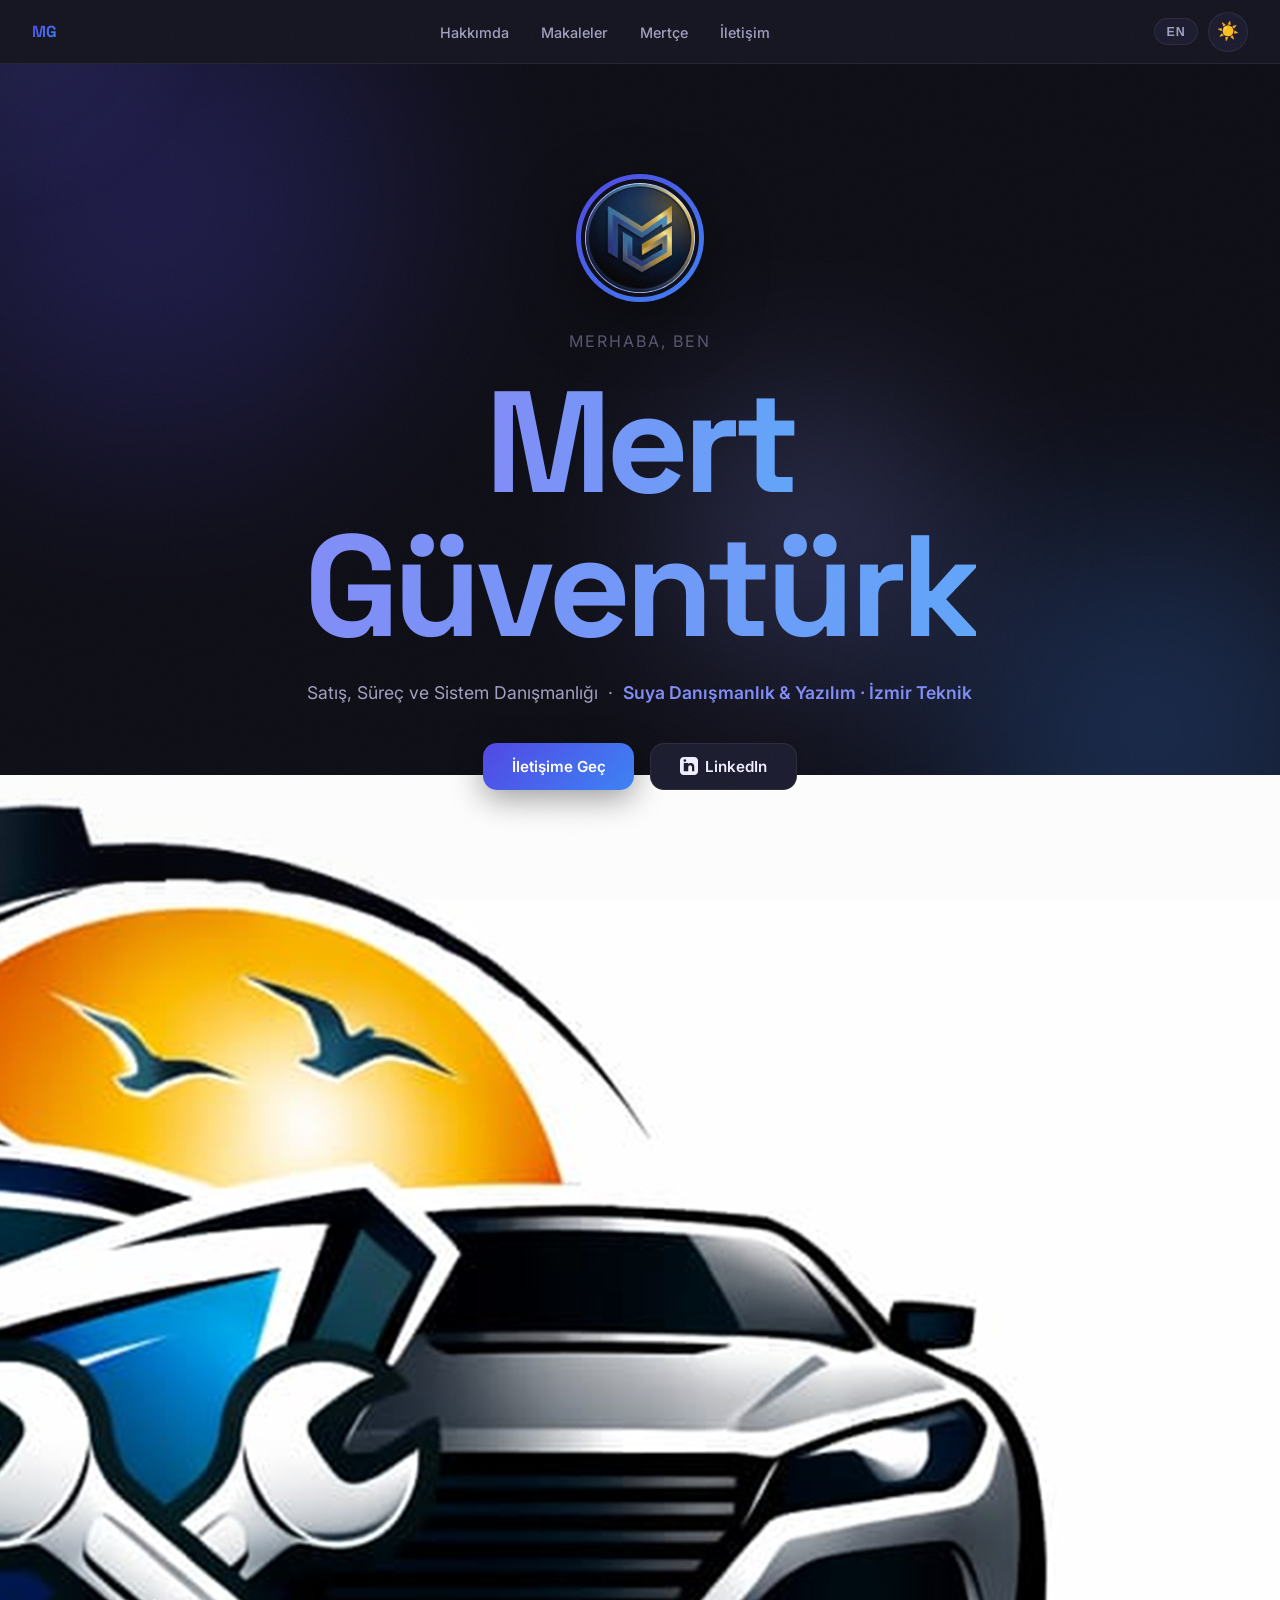
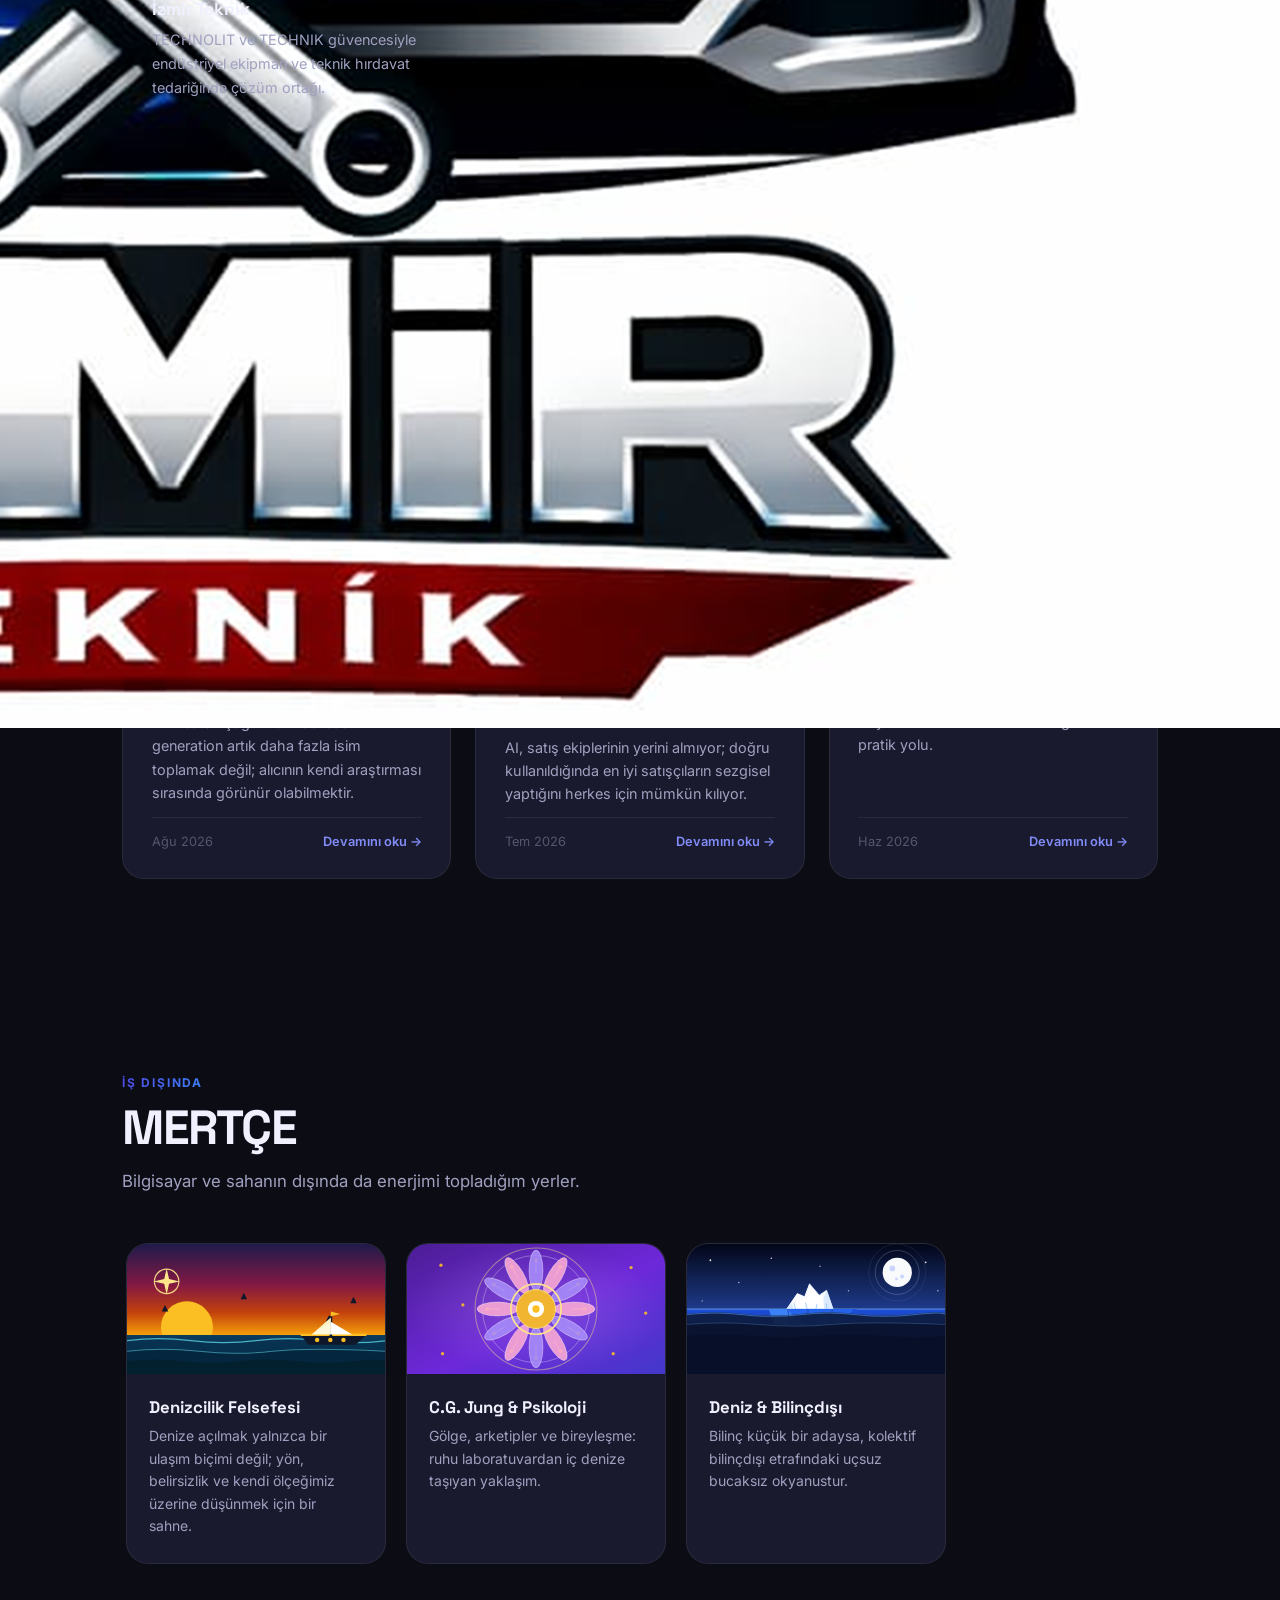
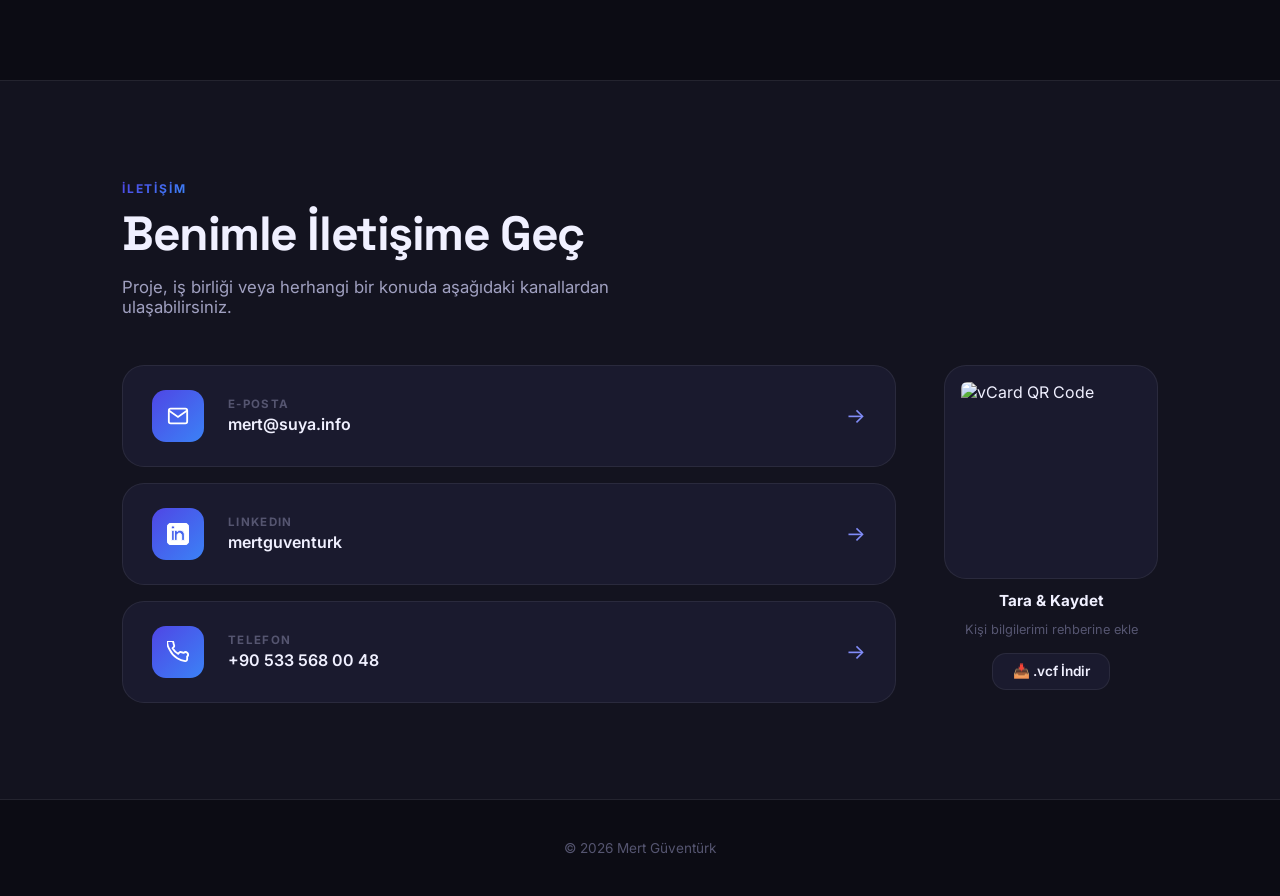
==== index.html @ a012f908 "replace logos: mg_circle + izmirteknik_logo" ====
<!DOCTYPE html>
<html lang="tr" data-theme="dark">
<head>
<meta charset="UTF-8" />
  <meta name="viewport" content="width=device-width, initial-scale=1.0" />
  <meta name="description" content="Mert Güventürk, Satış ve Process Danışmanı | Yazılım & Sistem Entegrasyonu | Bookkeeping & Yönetim | İzmir'de danışmanlık ve teknoloji çözümleri">
  <link rel="canonical" href="https://mertg35.github.io" />
  <meta property="og:title" content="Mert Güventürk - Professionals">
  <meta property="og:description" content="Satış danışmanı & yazılım uzmanı | SUYA Consulting & Software">
  <meta property="og:type" content="website">
  <meta property="og:url" content="https://mertg35.github.io">
  <meta property="og:image" content="https://mertg35.github.io/MG.png">
  <meta property="og:locale" content="tr_TR">
  <meta name="twitter:card" content="summary_large_image">
  <meta name="twitter:title" content="Mert Güventürk">
  <meta name="twitter:description" content="Satış danışmanı & yazılım uzmanı">
  <meta name="twitter:image" content="https://mertg35.github.io/MG.png">
  <link rel="icon" type="image/svg+xml" href="favicon.svg" />
  <link rel="apple-touch-icon" href="hero_section.png" />
  <link rel="preconnect" href="https://fonts.googleapis.com" />
  <link rel="preconnect" href="https://fonts.gstatic.com" crossorigin />

  <script type="application/ld+json">
  {
    "@context": "https://schema.org",
    "@type": "Person",
    "name": "Mert Güventürk",
    "description": "Satış ve Process Danışmanı | Yazılım & Sistem Entegrasyonu | Bookkeeping & Yönetim",
    "url": "https://mertg35.github.io",
    "image": "https://mertg35.github.io/MG.png",
    "sameAs": [
      "https://linkedin.com/in/mertguventurk",
      "https://github.com/mertg35"
    ]
  }
  </script>
  <link rel="preconnect" href="https://fonts.gstatic.com" crossorigin />
  <link href="https://fonts.googleapis.com/css2?family=Inter:wght@300;400;500;600;700;800&family=Space+Grotesk:wght@500;600;700&display=swap" rel="stylesheet" />
  <link rel="stylesheet" href="style.css" />
  <script defer data-domain="mertg35.github.io" src="https://plausible.io/js/plausible.js"></script>
</head>
<body>

  <!-- NAV -->
  <nav class="nav" id="nav">
    <a class="nav__logo" href="#hero">MG</a>
    <ul class="nav__links">
      <li><a href="#about"      data-tr="Hakkımda"    data-en="About">Hakkımda</a></li>
      <li><a href="#blog"       data-tr="Makaleler"   data-en="Articles">Makaleler</a></li>
      <li><a href="#interests"  data-tr="Mertçe" data-en="Mertçe">Mertçe</a></li>
      <li><a href="#contact"    data-tr="İletişim"    data-en="Contact">İletişim</a></li>
    </ul>
    <div class="nav__actions">
      <button class="nav__menu-btn" id="menuToggle" aria-label="Menü" aria-expanded="false">
        <span></span><span></span><span></span>
      </button>
      <button class="lang-btn" id="langToggle" aria-label="Dil değiştir">EN</button>
      <button class="nav__toggle" id="themeToggle" aria-label="Tema değiştir">
        <span id="toggleIcon">☀️</span>
      </button>
    </div>
  </nav>

  <!-- HERO -->
  <section class="hero" id="hero">
    <div class="hero__bg">
      <div class="blob blob--1"></div>
      <div class="blob blob--2"></div>
      <div class="blob blob--3"></div>
    </div>
    <div class="hero__content">
      <div class="hero__portrait">
        <img src="mg_circle.png" alt="Mert Güventürk" width="132" height="132" />
      </div>
      <p class="hero__pre" data-tr="Merhaba, ben" data-en="Hello, I'm">Merhaba, ben</p>
      <h1 class="hero__name">
        <span class="hero__line"><span>Mert</span></span>
        <span class="hero__line"><span>Güventürk</span></span>
      </h1>
      <p class="hero__role">
        <span data-tr="Satış, Süreç ve Sistem Danışmanlığı"
              data-en="Sales, Process &amp; Systems Consulting">Satış, Süreç ve Sistem Danışmanlığı</span>
        &nbsp;·&nbsp;
        <span class="hero__role-accent"
              data-tr="Suya Danışmanlık &amp; Yazılım · İzmir Teknik"
              data-en="SUYA Consulting &amp; Software · İzmir Tech">Suya Danışmanlık &amp; Yazılım - İzmir Teknik</span>
      </p>
      <div class="hero__cta">
        <a class="btn btn--primary" href="#contact"
           data-tr="İletişime Geç" data-en="Get in Touch">İletişime Geç</a>
        <a class="btn btn--ghost"
           href="https://www.linkedin.com/in/mertguventurk" target="_blank" rel="noopener">
          <svg class="btn__icon" viewBox="0 0 24 24" fill="currentColor">
            <path d="M19 0H5C2.24 0 0 2.24 0 5v14c0 2.76 2.24 5 5 5h14c2.76 0 5-2.24 5-5V5c0-2.76-2.24-5-5-5zM8 19H5V8h3v11zm-1.5-12.5a1.75 1.75 0 110-3.5 1.75 1.75 0 010 3.5zM19 19h-3v-5.5c0-1.38-1.12-2.5-2.5-2.5S11 12.12 11 13.5V19H8V8h3v1.5c.88-1.13 2.25-1.5 3.5-1.5 2.76 0 4.5 2.24 4.5 5V19z"/>
          </svg>
          LinkedIn
        </a>
      </div>
    </div>
    <div class="hero__scroll-hint">
      <span data-tr="Kaydır" data-en="Scroll">Kaydır</span>
      <div class="scroll-line"></div>
    </div>
  </section>

  <!-- ABOUT -->
  <section class="section" id="about">
    <div class="container">
      <div class="section__header">
        <span class="section__tag" data-tr="Hakkımda" data-en="About">Hakkımda</span>
        <h2 class="section__title"
            data-tr="Satış, Süreç ve Sistem Danışmanlığı"
            data-en="Sales, Process & Systems Consulting">Satış, Süreç ve Sistem Danışmanlığı</h2>
        <p class="section__sub"
           data-tr="SUYA Danışmanlık & Yazılım kurucu ortağıyım. KOBİ'lerin ve yeni kurulan işletmelerin satış, süreç ve sistem ihtiyaçlarını tek elden çözeriz; sahada danışmanlık yapar, gereken yazılımı kendimiz geliştiririz."
           data-en="I am a co-founder of SUYA Consulting & Software. We solve the sales, process and system needs of SMEs and startups from a single source — consulting in the field and building the software ourselves.">
          SUYA Danışmanlık & Yazılım kurucu ortağıyım. KOBİ'lerin ve yeni kurulan işletmelerin satış, süreç ve sistem ihtiyaçlarını tek elden çözeriz; sahada danışmanlık yapar, gereken yazılımı kendimiz geliştiririz.
        </p>
      </div>
      <div class="expertise-grid">

        <div class="expertise-card">
          <div class="expertise-card__icon expertise-card__icon--sales">
            <svg viewBox="0 0 24 24" fill="none" stroke="currentColor" stroke-width="2">
              <polyline points="23 6 13.5 15.5 8.5 10.5 1 18"/>
              <polyline points="17 6 23 6 23 12"/>
            </svg>
          </div>
          <h3 class="expertise-card__title" data-tr="Satış &amp; Süreç Danışmanlığı" data-en="Sales & Process Consulting">Satış &amp; Süreç Danışmanlığı</h3>
          <p class="expertise-card__text"
             data-tr="Satış ekipleri kurar, süreçleri analiz eder, darboğazları tespit edip AI destekli iyileştirme planları çıkarırız."
             data-en="We build sales teams, analyze processes, identify bottlenecks and create AI-powered improvement plans.">
            Satış ekipleri kurar, süreçleri analiz eder, darboğazları tespit edip AI destekli iyileştirme planları çıkarırız.
          </p>
        </div>

        <div class="expertise-card">
          <div class="expertise-card__icon expertise-card__icon--software">
            <svg viewBox="0 0 24 24" fill="none" stroke="currentColor" stroke-width="2">
              <polyline points="16 18 22 12 16 6"/>
              <polyline points="8 6 2 12 8 18"/>
            </svg>
          </div>
          <h3 class="expertise-card__title" data-tr="Yazılım &amp; Sistem Entegrasyonu" data-en="Software & Systems Integration">Yazılım &amp; Sistem Entegrasyonu</h3>
          <p class="expertise-card__text"
             data-tr="CRM, e-ticaret, muhasebe ve stok sistemlerini birbirine bağlar; eksik kalanlar için özel modüller geliştiririz."
             data-en="We connect CRM, e-commerce, accounting and stock systems, and build custom modules for what's missing.">
            CRM, e-ticaret, muhasebe ve stok sistemlerini birbirine bağlar; eksik kalanlar için özel modüller geliştiririz.
          </p>
        </div>

        <div class="expertise-card">
          <div class="expertise-card__icon expertise-card__icon--stock">
            <svg viewBox="0 0 24 24" fill="none" stroke="currentColor" stroke-width="2">
              <path d="M21 16V8a2 2 0 0 0-1-1.73l-7-4a2 2 0 0 0-2 0l-7 4A2 2 0 0 0 3 8v8a2 2 0 0 0 1 1.73l7 4a2 2 0 0 0 2 0l7-4A2 2 0 0 0 21 16z"/>
              <polyline points="3.27 6.96 12 12.01 20.73 6.96"/>
              <line x1="12" y1="22.08" x2="12" y2="12"/>
            </svg>
          </div>
          <h3 class="expertise-card__title" data-tr="Ön Muhasebe &amp; Stok" data-en="Bookkeeping & Inventory">Ön Muhasebe &amp; Stok</h3>
          <p class="expertise-card__text"
             data-tr="Fatura ve tahsilat süreçlerini düzene koyar, stok seviyelerini belirler, envanteri satışla senkronize ederiz."
             data-en="We streamline invoicing and collections, set stock levels and keep inventory synced with sales.">
            Fatura ve tahsilat süreçlerini düzene koyar, stok seviyelerini belirler, envanteri satışla senkronize ederiz.
          </p>
        </div>

        <div class="expertise-card">
          <div class="expertise-card__icon expertise-card__icon--tech">
            <img src="izmirteknik_logo.png" alt="İzmir Teknik" />
          </div>
          <h3 class="expertise-card__title" data-tr="İzmir Teknik" data-en="İzmir Tech">İzmir Teknik</h3>
          <p class="expertise-card__text"
             data-tr="TECHNOLIT ve TECHNIK güvencesiyle endüstriyel ekipman ve teknik hırdavat tedariğinde çözüm ortağı."
             data-en="Trusted partner for industrial equipment and technical hardware supply with TECHNOLIT and TECHNIK.">
            TECHNOLIT ve TECHNIK güvencesiyle endüstriyel ekipman ve teknik hırdavat tedariğinde çözüm ortağı.
          </p>
        </div>

      </div>
    </div>
  </section>

  <!-- BLOG -->
  <section class="section" id="blog">
    <div class="container">
      <div class="section__header">
        <span class="section__tag" data-tr="Makaleler" data-en="Articles">Makaleler</span>
        <h2 class="section__title" data-tr="Son Yazılar" data-en="Recent Posts">Son Yazılar</h2>
      </div>
      <div class="blog-grid">

        <a class="blog-card" href="blog/b2b-lead-generation.html">
          <div class="blog-card__thumb blog-card__thumb--sales"></div>
          <span class="blog-card__tag" data-tr="Satış" data-en="Sales">Satış</span>
          <h3 class="blog-card__title"
              data-tr="KOBİ'lerde B2B Lead Generation: Satışın Gerçek Sorunu"
              data-en="B2B Lead Generation for SMEs: Sales' Real Problem">
            KOBİ'lerde B2B Lead Generation: Satışın Gerçek Sorunu
          </h3>
          <p class="blog-card__excerpt"
             data-tr="B2B satan çoğu KOBİ'de lead generation artık daha fazla isim toplamak değil; alıcının kendi araştırması sırasında görünür olabilmektir."
             data-en="For most SMEs selling B2B, lead generation is no longer about collecting more names — it's about being visible while the buyer researches on their own.">
            B2B satan çoğu KOBİ'de lead generation artık daha fazla isim toplamak değil; alıcının kendi araştırması sırasında görünür olabilmektir.
          </p>
          <div class="blog-card__footer">
            <time data-tr="Ağu 2026" data-en="Aug 2026">Ağu 2026</time>
            <span class="blog-card__link" data-tr="Devamını oku →" data-en="Read more →">Devamını oku →</span>
          </div>
        </a>

        <a class="blog-card" href="blog/satis-sureclerine-ai.html">
          <div class="blog-card__thumb blog-card__thumb--software"></div>
          <span class="blog-card__tag" data-tr="AI &amp; Yazılım" data-en="AI & Software">AI &amp; Yazılım</span>
          <h3 class="blog-card__title"
              data-tr="Satış Süreçlerine AI Entegrasyonu: Yapay Zeka Çağında Satışı Yeniden Düşünmek"
              data-en="Integrating AI into Sales Processes: Rethinking Sales in the Age of AI">
            Satış Süreçlerine AI Entegrasyonu: Yapay Zeka Çağında Satışı Yeniden Düşünmek
          </h3>
          <p class="blog-card__excerpt"
             data-tr="AI, satış ekiplerinin yerini almıyor; doğru kullanıldığında en iyi satışçıların sezgisel yaptığını herkes için mümkün kılıyor."
             data-en="AI isn't replacing sales teams; used well, it makes what the best salespeople already do intuitively possible for everyone.">
            AI, satış ekiplerinin yerini almıyor; doğru kullanıldığında en iyi satışçıların sezgisel yaptığını herkes için mümkün kılıyor.
          </p>
          <div class="blog-card__footer">
            <time data-tr="Tem 2026" data-en="Jul 2026">Tem 2026</time>
            <span class="blog-card__link" data-tr="Devamını oku →" data-en="Read more →">Devamını oku →</span>
          </div>
        </a>

        <a class="blog-card" href="blog/stok-takip-7-adim.html">
          <div class="blog-card__thumb blog-card__thumb--stock"></div>
          <span class="blog-card__tag" data-tr="Sistem" data-en="Systems">Sistem</span>
          <h3 class="blog-card__title"
              data-tr="Stok Takip Sistemi Kurmanın 7 Adımı: Basit Ama Hatasız"
              data-en="7 Steps to Set Up an Inventory System: Simple But Flawless">
            Stok Takip Sistemi Kurmanın 7 Adımı: Basit Ama Hatasız
          </h3>
          <p class="blog-card__excerpt"
             data-tr="Karmaşık ERP sistemlerine gerek duymadan stok kontrolünü sağlamanın pratik yolu."
             data-en="A practical way to control inventory without relying on complex ERP systems.">
            Karmaşık ERP sistemlerine gerek duymadan stok kontrolünü sağlamanın pratik yolu.
          </p>
          <div class="blog-card__footer">
            <time data-tr="Haz 2026" data-en="Jun 2026">Haz 2026</time>
            <span class="blog-card__link" data-tr="Devamını oku →" data-en="Read more →">Devamını oku →</span>
          </div>
        </a>

      </div>
    </div>
  </section>

  <!-- INTERESTS -->
  <section class="section" id="interests">
    <div class="container">
      <div class="section__header">
        <span class="section__tag" data-tr="İş Dışında" data-en="Outside Work">İş Dışında</span>
        <h2 class="section__title"
            data-tr="MERTÇE"
            data-en="MERTÇE">MERTÇE</h2>
        <p class="section__sub"
           data-tr="Bilgisayar ve sahanın dışında da enerjimi topladığım yerler."
           data-en="Where I recharge beyond the computer and the field.">
          Bilgisayar ve sahanın dışında da enerjimi topladığım yerler.
        </p>
      </div>
      <div class="interests-strip">

        <div class="interest-card">
          <div class="interest-card__thumb interest-card__thumb--sea"></div>
          <div class="interest-card__body">
            <h3 class="interest-card__title" data-tr="Denizcilik Felsefesi" data-en="Philosophy of Seafaring">Denizcilik Felsefesi</h3>
            <p class="interest-card__text"
               data-tr="Denize açılmak yalnızca bir ulaşım biçimi değil; yön, belirsizlik ve kendi ölçeğimiz üzerine düşünmek için bir sahne."
               data-en="Going to sea isn't just a way of getting around — it's a stage for reflecting on direction, uncertainty and our own scale.">
              Denize açılmak yalnızca bir ulaşım biçimi değil; yön, belirsizlik ve kendi ölçeğimiz üzerine düşünmek için bir sahne.
            </p>
          </div>
        </div>

        <div class="interest-card">
          <div class="interest-card__thumb interest-card__thumb--jung"></div>
          <div class="interest-card__body">
            <h3 class="interest-card__title" data-tr="C.G. Jung &amp; Psikoloji" data-en="C.G. Jung & Psychology">C.G. Jung &amp; Psikoloji</h3>
            <p class="interest-card__text"
               data-tr="Gölge, arketipler ve bireyleşme: ruhu laboratuvardan iç denize taşıyan yaklaşım."
               data-en="Shadow, archetypes and individuation: the approach that carried the psyche from the lab into the inner sea.">
              Gölge, arketipler ve bireyleşme: ruhu laboratuvardan iç denize taşıyan yaklaşım.
            </p>
          </div>
        </div>

        <div class="interest-card">
          <div class="interest-card__thumb interest-card__thumb--depth"></div>
          <div class="interest-card__body">
            <h3 class="interest-card__title" data-tr="Deniz &amp; Bilinçdışı" data-en="The Sea & the Unconscious">Deniz &amp; Bilinçdışı</h3>
            <p class="interest-card__text"
               data-tr="Bilinç küçük bir adaysa, kolektif bilinçdışı etrafındaki uçsuz bucaksız okyanustur."
               data-en="If consciousness is a small island, the collective unconscious is the boundless ocean around it.">
              Bilinç küçük bir adaysa, kolektif bilinçdışı etrafındaki uçsuz bucaksız okyanustur.
            </p>
          </div>
        </div>

      </div>
    </div>
  </section>

  <!-- CONTACT -->
  <section class="section section--contact" id="contact">
    <div class="container">
      <div class="section__header">
        <span class="section__tag" data-tr="İletişim" data-en="Contact">İletişim</span>
        <h2 class="section__title"
            data-tr="Benimle İletişime Geç"
            data-en="Get in Touch">Benimle İletişime Geç</h2>
        <p class="section__sub"
           data-tr="Proje, iş birliği veya herhangi bir konuda aşağıdaki kanallardan ulaşabilirsiniz."
           data-en="You can reach me through any of the channels below for projects, collaborations, or questions.">
          Proje, iş birliği veya herhangi bir konuda aşağıdaki kanallardan ulaşabilirsiniz.
        </p>
      </div>
      <div class="contact-layout">

        <!-- Contact cards -->
        <div class="contact-grid">

          <a class="contact-card" href="mailto:mert@suya.info">
            <div class="contact-card__icon">
              <svg viewBox="0 0 24 24" fill="none" stroke="currentColor" stroke-width="2">
                <path d="M4 4h16c1.1 0 2 .9 2 2v12c0 1.1-.9 2-2 2H4c-1.1 0-2-.9-2-2V6c0-1.1.9-2 2-2z"/>
                <polyline points="22,6 12,13 2,6"/>
              </svg>
            </div>
            <div class="contact-card__body">
              <span class="contact-card__label" data-tr="E-posta" data-en="Email">E-posta</span>
              <span class="contact-card__value">mert@suya.info</span>
            </div>
            <div class="contact-card__arrow">→</div>
          </a>

          <a class="contact-card" href="https://www.linkedin.com/in/mertguventurk" target="_blank" rel="noopener">
            <div class="contact-card__icon">
              <svg viewBox="0 0 24 24" fill="currentColor">
                <path d="M19 0H5C2.24 0 0 2.24 0 5v14c0 2.76 2.24 5 5 5h14c2.76 0 5-2.24 5-5V5c0-2.76-2.24-5-5-5zM8 19H5V8h3v11zm-1.5-12.5a1.75 1.75 0 110-3.5 1.75 1.75 0 010 3.5zM19 19h-3v-5.5c0-1.38-1.12-2.5-2.5-2.5S11 12.12 11 13.5V19H8V8h3v1.5c.88-1.13 2.25-1.5 3.5-1.5 2.76 0 4.5 2.24 4.5 5V19z"/>
              </svg>
            </div>
            <div class="contact-card__body">
              <span class="contact-card__label">LInkedIn</span>
              <span class="contact-card__value">mertguventurk</span>
            </div>
            <div class="contact-card__arrow">→</div>
          </a>

          <a class="contact-card" href="tel:+905335680048">
            <div class="contact-card__icon">
              <svg viewBox="0 0 24 24" fill="none" stroke="currentColor" stroke-width="2">
                <path d="M22 16.92v3a2 2 0 01-2.18 2 19.79 19.79 0 01-8.63-3.07A19.5 19.5 0 013.07 9.81a19.79 19.79 0 01-3.07-8.67A2 2 0 012 .01h3a2 2 0 012 1.72c.127.96.361 1.903.7 2.81a2 2 0 01-.45 2.11L6.09 7.91a16 16 0 006 6l1.27-1.27a2 2 0 012.11-.45c.907.339 1.85.573 2.81.7A2 2 0 0122 16.92z"/>
              </svg>
            </div>
            <div class="contact-card__body">
              <span class="contact-card__label" data-tr="Telefon" data-en="Phone">Telefon</span>
              <span class="contact-card__value">+90 533 568 00 48</span>
            </div>
            <div class="contact-card__arrow">→</div>
          </a>

        </div>

        <!-- QR Code panel -->
        <div class="qr-panel">
          <div class="qr-box">
            <div id="qr-canvas"></div>
          </div>
          <p class="qr-label" data-tr="Tara &amp; Kaydet" data-en="Scan &amp; Save">Tara &amp; Kaydet</p>
          <p class="qr-sub"
             data-tr="Kişi bilgilerimi rehberine ekle"
             data-en="Add my contact to your phone">Kişi bilgilerimi rehberine ekle</p>
          <a class="btn btn--ghost qr-download" id="vcf-download" href="#"
             data-tr="📥 .vcf İndir" data-en="📥 Download .vcf"
             download="Mert_Guvenkturk.vcf">📥 .vcf İndir</a>
        </div>

      </div>
    </div>
  </section>

  <!-- FOOTER -->
  <footer class="footer">
    <p>© 2026 Mert Güventürk</p>
  </footer>

  <div class="scroll-progress" id="scrollProgress" aria-hidden="true"></div>
  <button class="back-to-top" id="backToTop" aria-label="Yukarı dön">↑</button>
  <div class="cursor-glow" id="cursorGlow" aria-hidden="true"></div>
  <div class="noise" aria-hidden="true"></div>

  <script src="qrcode.min.js"></script>
  <script src="script.js"></script>
</body>
</html>
---- style.css ----
/* ===========================
   Design Tokens
   =========================== */
:root {
  --bg:         #f8f9fc;
  --bg-surface: #ffffff;
  --bg-card:    #f0f2f8;
  --text-primary:   #0f0f14;
  --text-secondary: #4a4a6a;
  --text-muted:     #8b8ba7;
  --border:     rgba(0,0,0,0.08);

  --indigo:     #4f46e5;
  --indigo-light: #818cf8;
  --blue:       #3b82f6;
  --blue-light: #60a5fa;

  --gradient: linear-gradient(135deg, var(--indigo), var(--blue));
  --gradient-text: linear-gradient(90deg, var(--indigo-light), var(--blue-light));

  --radius-sm: 8px;
  --radius:    14px;
  --radius-lg: 22px;

  --shadow-sm: 0 2px 8px rgba(79,70,229,.06);
  --shadow:    0 8px 32px rgba(79,70,229,.12);
  --shadow-lg: 0 20px 60px rgba(79,70,229,.18);

  --transition: 0.25s cubic-bezier(.4,0,.2,1);
  --font: 'Inter', -apple-system, sans-serif;
  --font-head: 'Space Grotesk', 'Inter', sans-serif;
}

[data-theme="dark"] {
  --bg:         #0c0c14;
  --bg-surface: #13131f;
  --bg-card:    #1a1a2e;
  --text-primary:   #f0f0ff;
  --text-secondary: #a0a0c0;
  --text-muted:     #555570;
  --border:     rgba(255,255,255,0.07);
  --shadow-sm: 0 2px 8px rgba(0,0,0,.3);
  --shadow:    0 8px 32px rgba(0,0,0,.4);
  --shadow-lg: 0 20px 60px rgba(0,0,0,.5);
}

/* ===========================
   RESET & Base
   =========================== */
*, *::before, *::after { box-sizing: border-box; margin: 0; padding: 0; }
html { scroll-behavior: smooth; }
body {
  font-family: var(--font);
  background: var(--bg);
  color: var(--text-primary);
  transition: background var(--transition), color var(--transition);
  -webkit-font-smoothing: antialiased;
  overflow-x: hidden;
}
a { text-decoration: none; color: inherit; }
ul { list-style: none; }

h1, h2, h3, h4, .nav__logo {
  font-family: var(--font-head);
}

/* ===========================
   NAV
   =========================== */
.nav {
  position: fixed; top: 0; left: 0; right: 0;
  z-index: 100;
  display: flex;
  align-items: center;
  justify-content: space-between;
  padding: 0 2rem;
  height: 64px;
  background: var(--bg-surface);
  border-bottom: 1px solid var(--border);
  backdrop-filter: blur(16px);
  -webkit-backdrop-filter: blur(16px);
  transition: background var(--transition), border-color var(--transition);
}
.nav__logo {
  font-size: 1rem;
  font-weight: 800;
  letter-spacing: -.02em;
  background: var(--gradient);
  -webkit-background-clip: text;
  -webkit-text-fill-color: transparent;
}
.nav__links {
  display: flex;
  gap: 2rem;
}
.nav__links a {
  font-size: .9rem;
  font-weight: 500;
  color: var(--text-secondary);
  transition: color var(--transition);
}
.nav__links a:hover { color: var(--text-primary); }
.nav__links a.active {
  color: var(--indigo-light);
  position: relative;
}
.nav__links a.active::after {
  content: '';
  position: absolute;
  left: 0; right: 0;
  bottom: -6px;
  height: 2px;
  border-radius: 2px;
  background: var(--gradient);
}
.nav__toggle {
  display: flex;
  align-items: center;
  justify-content: center;
  width: 40px; height: 40px;
  background: var(--bg-card);
  border: 1px solid var(--border);
  border-radius: 50%;
  cursor: pointer;
  font-size: 1.1rem;
  transition: transform var(--transition), background var(--transition);
}
.nav__toggle:hover { transform: rotate(20deg); }
.nav__actions {
  display: flex;
  align-items: center;
  gap: .6rem;
}
.lang-btn {
  padding: .35rem .75rem;
  font-size: .78rem;
  font-weight: 700;
  letter-spacing: .06em;
  background: var(--bg-card);
  border: 1px solid var(--border);
  border-radius: 20px;
  cursor: pointer;
  color: var(--text-secondary);
  transition: border-color var(--transition), color var(--transition);
}
.lang-btn:hover {
  border-color: var(--indigo-light);
  color: var(--text-primary);
}

/* Hamburger menu button (mobile) */
.nav__menu-btn {
  display: none;
  flex-direction: column;
  align-items: center;
  justify-content: center;
  gap: 5px;
  width: 40px; height: 40px;
  background: var(--bg-card);
  border: 1px solid var(--border);
  border-radius: 50%;
  cursor: pointer;
  transition: background var(--transition), border-color var(--transition);
}
.nav__menu-btn span {
  display: block;
  width: 18px;
  height: 2px;
  background: var(--text-primary);
  border-radius: 2px;
  transition: transform var(--transition), opacity var(--transition);
}
.nav__menu-btn:hover { border-color: var(--indigo-light); }
.nav__menu-btn.open span:nth-child(1) { transform: translateY(7px) rotate(45deg); }
.nav__menu-btn.open span:nth-child(2) { opacity: 0; }
.nav__menu-btn.open span:nth-child(3) { transform: translateY(-7px) rotate(-45deg); }

/* ===========================
   HERO
   =========================== */
.hero {
  position: relative;
  min-height: 100vh;
  display: flex;
  align-items: center;
  justify-content: center;
  overflow: hidden;
  padding-top: 64px;
}

/* Animated gradient blobs */
.hero__bg {
  position: absolute;
  inset: 0;
  pointer-events: none;
}
.blob {
  position: absolute;
  border-radius: 50%;
  filter: blur(80px);
  opacity: .3;
  animation: float 12s ease-in-out infinite;
}
.blob--1 {
  width: 600px; height: 600px;
  background: radial-gradient(circle, #4f46e5, transparent);
  top: -100px; left: -150px;
  animation-delay: 0s;
}
.blob--2 {
  width: 500px; height: 500px;
  background: radial-gradient(circle, #3b82f6, transparent);
  bottom: -80px; right: -120px;
  animation-delay: -4s;
}
.blob--3 {
  width: 350px; height: 350px;
  background: radial-gradient(circle, #818cf8, transparent);
  top: 40%; left: 50%;
  animation-delay: -8s;
}
@keyframes float {
  0%,100% { transform: translate(0,0) scale(1); }
  33%      { transform: translate(30px,-40px) scale(1.05); }
  66%      { transform: translate(-20px,20px) scale(.97); }
}

.hero__content {
  position: relative;
  z-index: 1;
  text-align: center;
  padding: 0 1.5rem;
}

/* Portrait with gradient ring */
.hero__portrait {
  width: 128px;
  height: 128px;
  margin: 0 auto 1.8rem;
  padding: 5px;
  border-radius: 50%;
  background: var(--gradient);
  box-shadow: var(--shadow-lg);
  opacity: 0;
  animation: fadeUp .7s ease .05s forwards;
}
.hero__portrait img {
  width: 100%;
  height: 100%;
  display: block;
  border-radius: 50%;
  object-fit: cover;
  border: 4px solid var(--bg);
}

/* Headline reveal */
.hero__line {
  display: block;
  overflow: hidden;
  padding-bottom: .06em;
  margin-bottom: -.06em;
}
.hero__line > span {
  display: inline-block;
  transform: translateY(112%);
  animation: rise .85s cubic-bezier(.22,1,.36,1) forwards;
}
.hero__line:nth-child(2) > span { animation-delay: .12s; }
.hero__pre { opacity: 0; animation: fadeUp .7s ease .25s forwards; }
.hero__role { opacity: 0; animation: fadeUp .7s ease .35s forwards; }
.hero__cta  { opacity: 0; animation: fadeUp .7s ease .45s forwards; }

@keyframes rise {
  from { transform: translateY(112%); }
  to   { transform: translateY(0); }
}
@keyframes fadeUp {
  from { opacity: 0; transform: translateY(24px); }
  to   { opacity: 1; transform: none; }
}

.hero__pre {
  font-size: 1rem;
  font-weight: 400;
  letter-spacing: .12em;
  text-transform: uppercase;
  color: var(--text-muted);
  margin-bottom: 1.2rem;
}
.hero__name {
  font-size: clamp(4rem, 12vw, 9rem);
  font-weight: 800;
  line-height: 1;
  letter-spacing: -.04em;
  margin-bottom: 1.5rem;
}
.hero__line > span {
  background: var(--gradient-text);
  -webkit-background-clip: text;
  background-clip: text;
  -webkit-text-fill-color: transparent;
}
.hero__role {
  font-size: 1.1rem;
  color: var(--text-secondary);
  margin-bottom: 2.5rem;
}
.hero__role-accent {
  color: var(--indigo-light);
  font-weight: 600;
}
.hero__cta {
  display: flex;
  gap: 1rem;
  justify-content: center;
  flex-wrap: wrap;
}

/* Scroll hint */
.hero__scroll-hint {
  position: absolute;
  bottom: 2rem;
  left: 50%;
  transform: translateX(-50%);
  display: flex;
  flex-direction: column;
  align-items: center;
  gap: .5rem;
  color: var(--text-muted);
  font-size: .75rem;
  letter-spacing: .1em;
  text-transform: uppercase;
  animation: pulse 2s ease-in-out infinite;
}
.scroll-line {
  width: 1px;
  height: 40px;
  background: linear-gradient(to bottom, var(--indigo-light), transparent);
}
@keyframes pulse {
  0%,100% { opacity: .5; transform: translateX(-50%) translateY(0); }
  50%      { opacity: 1;  transform: translateX(-50%) translateY(6px); }
}

/* ===========================
   BUTTONS
   =========================== */
.btn {
  display: inline-flex;
  align-items: center;
  gap: .45rem;
  padding: .8rem 1.8rem;
  border-radius: var(--radius);
  font-size: .95rem;
  font-weight: 600;
  cursor: pointer;
  transition: transform var(--transition), box-shadow var(--transition), opacity var(--transition);
}
.btn:hover { transform: translateY(-2px); }
.btn--primary {
  background: var(--gradient);
  color: #fff;
  box-shadow: var(--shadow);
}
.btn--primary:hover { box-shadow: var(--shadow-lg); }
.btn--ghost {
  background: var(--bg-card);
  color: var(--text-primary);
  border: 1px solid var(--border);
}
.btn--ghost:hover { border-color: var(--indigo-light); }
.btn__icon {
  width: 18px; height: 18px;
}

/* ===========================
   SECTIONS
   =========================== */
.section {
  padding: 6rem 0;
}
.container {
  width: 100%;
  max-width: 1100px;
  margin: 0 auto;
  padding: 0 2rem;
}
.section__header {
  margin-bottom: 3rem;
}
.section__tag {
  display: inline-block;
  font-size: .75rem;
  font-weight: 700;
  letter-spacing: .15em;
  text-transform: uppercase;
  background: var(--gradient);
  -webkit-background-clip: text;
  -webkit-text-fill-color: transparent;
  margin-bottom: .75rem;
}
.section__title {
  font-size: clamp(2rem, 4vw, 3rem);
  font-weight: 800;
  letter-spacing: -.03em;
  line-height: 1.1;
}
.section__sub {
  margin-top: 1rem;
  font-size: 1.05rem;
  color: var(--text-secondary);
  max-width: 560px;
}

/* ===========================
   BLOG
   =========================== */
.blog-grid {
  display: grid;
  grid-template-columns: repeat(auto-fill, minmax(300px, 1fr));
  gap: 1.5rem;
}
.blog-card {
  display: flex;
  flex-direction: column;
  gap: .75rem;
  background: var(--bg-card);
  border: 1px solid var(--border);
  border-radius: var(--radius-lg);
  padding: 1.8rem;
  color: var(--text-primary);
  overflow: hidden;
  transition: transform var(--transition), box-shadow var(--transition), border-color var(--transition);
}
.blog-card:hover {
  transform: translateY(-5px);
  box-shadow: var(--shadow);
  border-color: var(--indigo-light);
}
.blog-card__tag {
  font-size: .7rem;
  font-weight: 700;
  letter-spacing: .12em;
  text-transform: uppercase;
  color: var(--indigo-light);
}
.blog-card__title {
  font-size: 1.1rem;
  font-weight: 700;
  line-height: 1.4;
}
.blog-card__excerpt {
  font-size: .9rem;
  color: var(--text-secondary);
  line-height: 1.6;
  flex: 1;
}
.blog-card__footer {
  display: flex;
  align-items: center;
  justify-content: space-between;
  padding-top: 1rem;
  border-top: 1px solid var(--border);
  font-size: .8rem;
  color: var(--text-muted);
}
.blog-card__link {
  color: var(--indigo-light);
  font-weight: 600;
  transition: letter-spacing var(--transition);
}
.blog-card__link:hover { letter-spacing: .03em; }

/* Thumbnail header */
.blog-card__thumb {
  height: 130px;
  margin: -1.8rem -1.8rem 0;
  display: flex;
  align-items: center;
  justify-content: center;
  overflow: hidden;
  background-size: cover;
  background-position: center;
  transition: background-size .5s ease;
}
.blog-card:hover .blog-card__thumb { background-size: 112%; }
.blog-card__thumb--sales    { background-color: #f59e0b; background-image: url('img/blog-b2b.svg?v=3'); }
.blog-card__thumb--software { background-color: #06b6d4; background-image: url('img/blog-ai.svg?v=3'); }
.blog-card__thumb--stock    { background-color: #10b981; background-image: url('img/blog-stock.svg?v=3'); }

/* ===========================
   EXPERTISE
   =========================== */
.expertise-grid {
  display: grid;
  grid-template-columns: repeat(auto-fill, minmax(260px, 1fr));
  gap: 1.5rem;
  perspective: 1200px;
}
.expertise-card {
  background: var(--bg-card);
  border: 1px solid var(--border);
  border-radius: var(--radius-lg);
  padding: 2rem 1.8rem;
  transition: transform var(--transition), box-shadow var(--transition), border-color var(--transition);
}
.expertise-card:hover {
  transform: translateY(-5px);
  box-shadow: var(--shadow);
  border-color: var(--indigo-light);
}
.expertise-card__icon {
  width: 56px; height: 56px;
  border-radius: var(--radius);
  display: flex;
  align-items: center;
  justify-content: center;
  margin-bottom: 1.2rem;
}
.expertise-card__icon svg {
  width: 26px; height: 26px;
  color: #fff;
  stroke: #fff;
}
.expertise-card__icon--sales    { background: linear-gradient(135deg, #f59e0b, #ef4444); }
.expertise-card__icon--software { background: linear-gradient(135deg, #06b6d4, #3b82f6); }
.expertise-card__icon--stock    { background: linear-gradient(135deg, #10b981, #0ea5e9); }
.expertise-card__icon--tech     { background: linear-gradient(135deg, #8b5cf6, #4f46e5); }
.expertise-card__title {
  font-size: 1.1rem;
  font-weight: 700;
  margin-bottom: .5rem;
}
.expertise-card__text {
  font-size: .9rem;
  color: var(--text-secondary);
  line-height: 1.65;
}

/* ===========================
   INTERESTS
   =========================== */
.interests-strip {
  display: flex;
  gap: 1.25rem;
  overflow-x: auto;
  padding: .25rem .25rem 1.25rem;
  scroll-snap-type: x mandatory;
  -webkit-overflow-scrolling: touch;
}
.interests-strip::-webkit-scrollbar { height: 6px; }
.interests-strip::-webkit-scrollbar-thumb {
  background: var(--border);
  border-radius: 3px;
}
.interests-strip::-webkit-scrollbar-thumb:hover { background: var(--indigo-light); }
.interest-card {
  flex: 0 0 260px;
  scroll-snap-align: start;
  background: var(--bg-card);
  border: 1px solid var(--border);
  border-radius: var(--radius-lg);
  overflow: hidden;
  transition: transform var(--transition), box-shadow var(--transition), border-color var(--transition);
}
.interest-card:hover {
  transform: translateY(-5px);
  box-shadow: var(--shadow);
  border-color: var(--indigo-light);
}
.interest-card__thumb {
  height: 130px;
  background-size: cover;
  background-position: center;
  transition: background-size .5s ease;
}
.interest-card:hover .interest-card__thumb { background-size: 112%; }
.interest-card__thumb--sea   { background-image: url('img/mertce-sea.svg?v=3'); }
.interest-card__thumb--jung  { background-image: url('img/mertce-jung.svg?v=3'); }
.interest-card__thumb--depth { background-image: url('img/mertce-depth.svg?v=3'); }
.interest-card__body {
  padding: 1.4rem 1.4rem 1.6rem;
}
.interest-card__title {
  font-size: 1.05rem;
  font-weight: 700;
  margin-bottom: .45rem;
}
.interest-card__text {
  font-size: .875rem;
  color: var(--text-secondary);
  line-height: 1.6;
}

/* ===========================
   CONTACT
   =========================== */
.section--contact {
  background: var(--bg-surface);
  border-top: 1px solid var(--border);
  border-bottom: 1px solid var(--border);
}

/* Side-by-side layout: cards left, QR right */
.contact-layout {
  display: flex;
  gap: 3rem;
  align-items: flex-start;
  flex-wrap: wrap;
}
.contact-grid {
  display: flex;
  flex-direction: column;
  gap: 1rem;
  flex: 1 1 380px;
}
.contact-card {
  display: flex;
  align-items: center;
  gap: 1.5rem;
  background: var(--bg-card);
  border: 1px solid var(--border);
  border-radius: var(--radius-lg);
  padding: 1.5rem 1.8rem;
  transition: transform var(--transition), box-shadow var(--transition), border-color var(--transition);
}
.contact-card:hover {
  transform: translateX(6px);
  box-shadow: var(--shadow);
  border-color: var(--indigo-light);
}
.contact-card__icon {
  width: 52px; height: 52px;
  border-radius: var(--radius);
  background: var(--gradient);
  display: flex;
  align-items: center;
  justify-content: center;
  flex-shrink: 0;
}
.contact-card__icon svg {
  width: 22px; height: 22px;
  color: #fff;
  stroke: #fff;
}
.contact-card__body {
  flex: 1;
  display: flex;
  flex-direction: column;
  gap: .2rem;
}
.contact-card__label {
  font-size: .72rem;
  font-weight: 700;
  letter-spacing: .12em;
  text-transform: uppercase;
  color: var(--text-muted);
}
.contact-card__value {
  font-size: 1rem;
  font-weight: 600;
  color: var(--text-primary);
}
.contact-card__arrow {
  font-size: 1.3rem;
  color: var(--indigo-light);
  transition: transform var(--transition);
}
.contact-card:hover .contact-card__arrow {
  transform: translateX(4px);
}

/* QR Panel */
.qr-panel {
  display: flex;
  flex-direction: column;
  align-items: center;
  gap: .75rem;
  flex: 0 0 auto;
}
.qr-box {
  padding: 1rem;
  background: var(--bg-card);
  border: 1px solid var(--border);
  border-radius: var(--radius-lg);
  display: flex;
  align-items: center;
  justify-content: center;
  transition: border-color var(--transition), box-shadow var(--transition);
}
.qr-box:hover {
  border-color: var(--indigo-light);
  box-shadow: var(--shadow);
}
.qr-box img, .qr-box canvas {
  display: block;
  border-radius: 6px;
}
.qr-label {
  font-size: .95rem;
  font-weight: 700;
  color: var(--text-primary);
}
.qr-sub {
  font-size: .8rem;
  color: var(--text-muted);
  text-align: center;
}
.qr-download {
  margin-top: .25rem;
  font-size: .85rem;
  padding: .6rem 1.2rem;
}

/* ===========================
   FOOTER
   =========================== */
.footer {
  padding: 2.5rem;
  text-align: center;
  font-size: .85rem;
  color: var(--text-muted);
}

/* ===========================
   FADE-IN ANIMATION
   =========================== */
.fade-in {
  opacity: 0;
  transform: translateY(28px);
  transition: opacity .65s ease, transform .65s ease;
}
.fade-in.visible {
  opacity: 1;
  transform: none;
}

/* ===========================
   SCROLL PROGRESS
   =========================== */
.scroll-progress {
  position: fixed;
  top: 0; left: 0;
  height: 3px;
  width: 0;
  background: var(--gradient);
  z-index: 200;
}

/* ===========================
   BACK TO TOP
   =========================== */
.back-to-top {
  position: fixed;
  right: 1.4rem;
  bottom: 1.4rem;
  width: 46px; height: 46px;
  border-radius: 50%;
  border: 1px solid var(--border);
  background: var(--bg-surface);
  color: var(--text-primary);
  font-size: 1.1rem;
  cursor: pointer;
  opacity: 0;
  pointer-events: none;
  transform: translateY(12px);
  transition: opacity var(--transition), transform var(--transition),
              box-shadow var(--transition), border-color var(--transition);
  z-index: 150;
  box-shadow: var(--shadow-sm);
}
.back-to-top.visible {
  opacity: 1;
  pointer-events: auto;
  transform: none;
}
.back-to-top:hover {
  border-color: var(--indigo-light);
  box-shadow: var(--shadow);
}

/* ===========================
   CURSOR GLOW
   =========================== */
.cursor-glow {
  position: fixed;
  top: 0; left: 0;
  width: 480px; height: 480px;
  border-radius: 50%;
  pointer-events: none;
  background: radial-gradient(circle, rgba(99,102,241,.14), transparent 65%);
  transform: translate(-50%, -50%);
  z-index: 0;
}
@media (pointer: coarse) {
  .cursor-glow { display: none; }
}

/* ===========================
   NOISE OVERLAY
   =========================== */
.noise {
  position: fixed;
  inset: 0;
  pointer-events: none;
  z-index: 250;
  opacity: .05;
  background-image: url("data:image/svg+xml,%3Csvg xmlns='http://www.w3.org/2000/svg' width='120' height='120'%3E%3Cfilter id='n'%3E%3CfeTurbulence type='fractalNoise' baseFrequency='0.85' numOctaves='2' stitchTiles='stitch'/%3E%3C/filter%3E%3Crect width='100%25' height='100%25' filter='url(%23n)'/%3E%3C/svg%3E");
}

/* ===========================
   TILT (expertise cards)
   =========================== */
.tilt {
  transform-style: preserve-3d;
  will-change: transform;
}

/* ===========================
   RESPONSIVE
   =========================== */
@media (max-width: 768px) {
  .nav__menu-btn { display: flex; }
  .nav__links {
    position: fixed;
    top: 64px;
    left: 0;
    right: 0;
    flex-direction: column;
    align-items: flex-start;
    gap: 0;
    background: var(--bg-surface);
    border-bottom: 1px solid var(--border);
    padding: 0 2rem;
    display: none;
  }
  .nav__links.open { display: flex; }
  .nav__links a {
    display: block;
    width: 100%;
    padding: 1rem 0;
    border-bottom: 1px solid var(--border);
  }
}

@media (max-width: 600px) {
  .hero__name { letter-spacing: -.03em; }
  .contact-grid { max-width: 100%; }
  .contact-card { padding: 1.2rem; }
  .contact-card__icon { width: 44px; height: 44px; }
  .blog-card__thumb { height: 110px; }
}
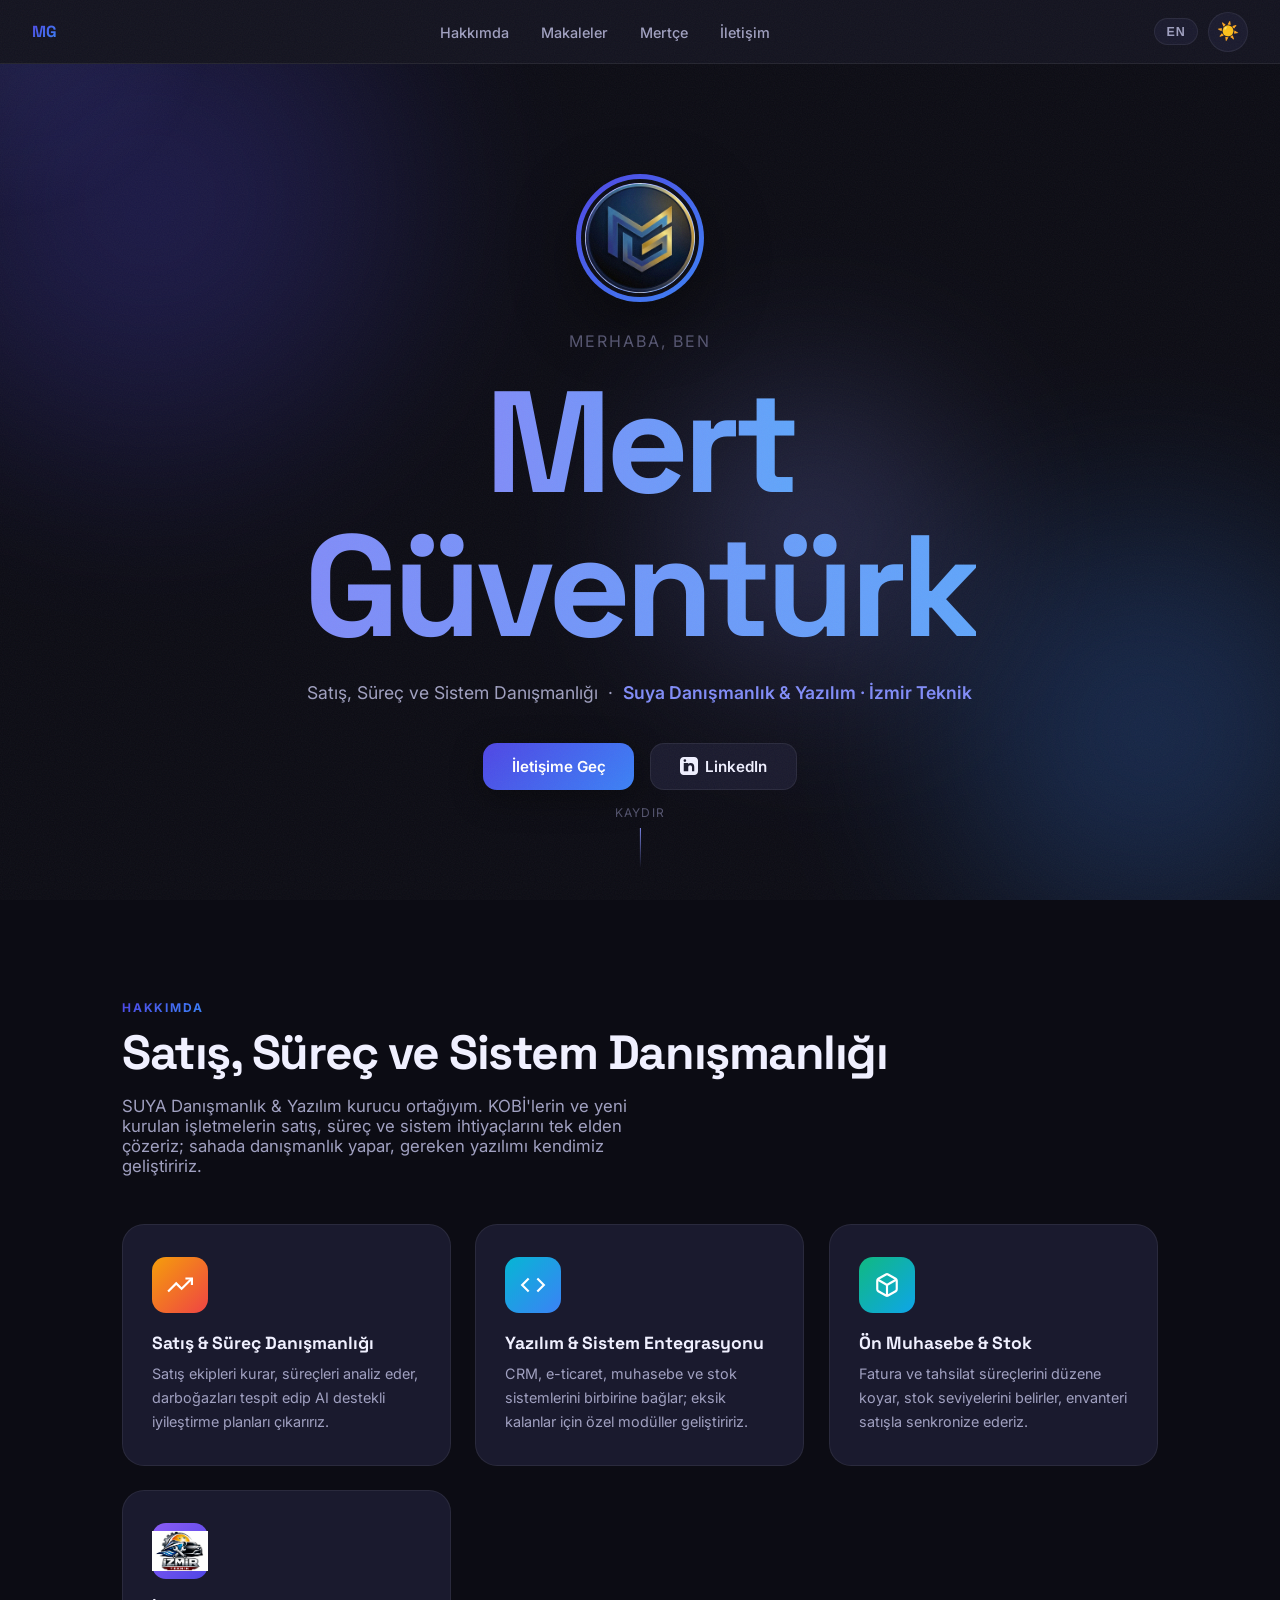
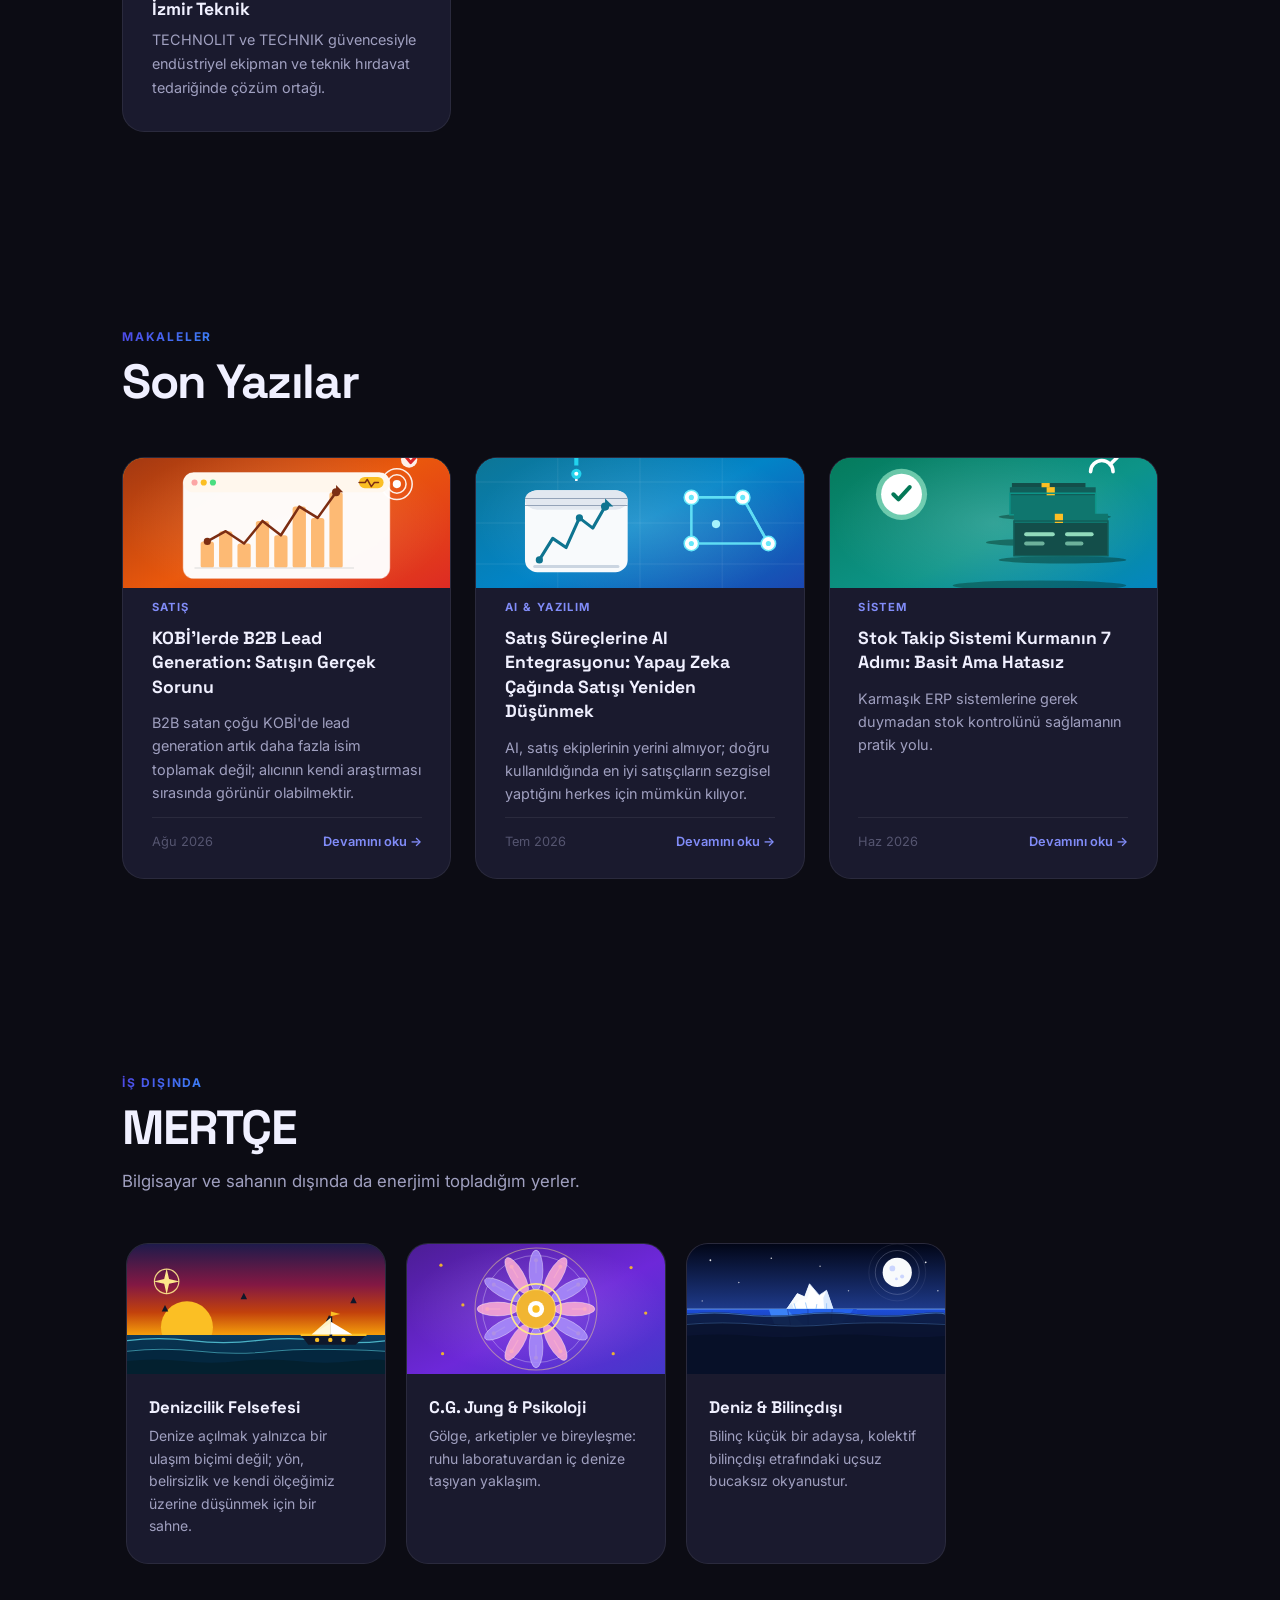
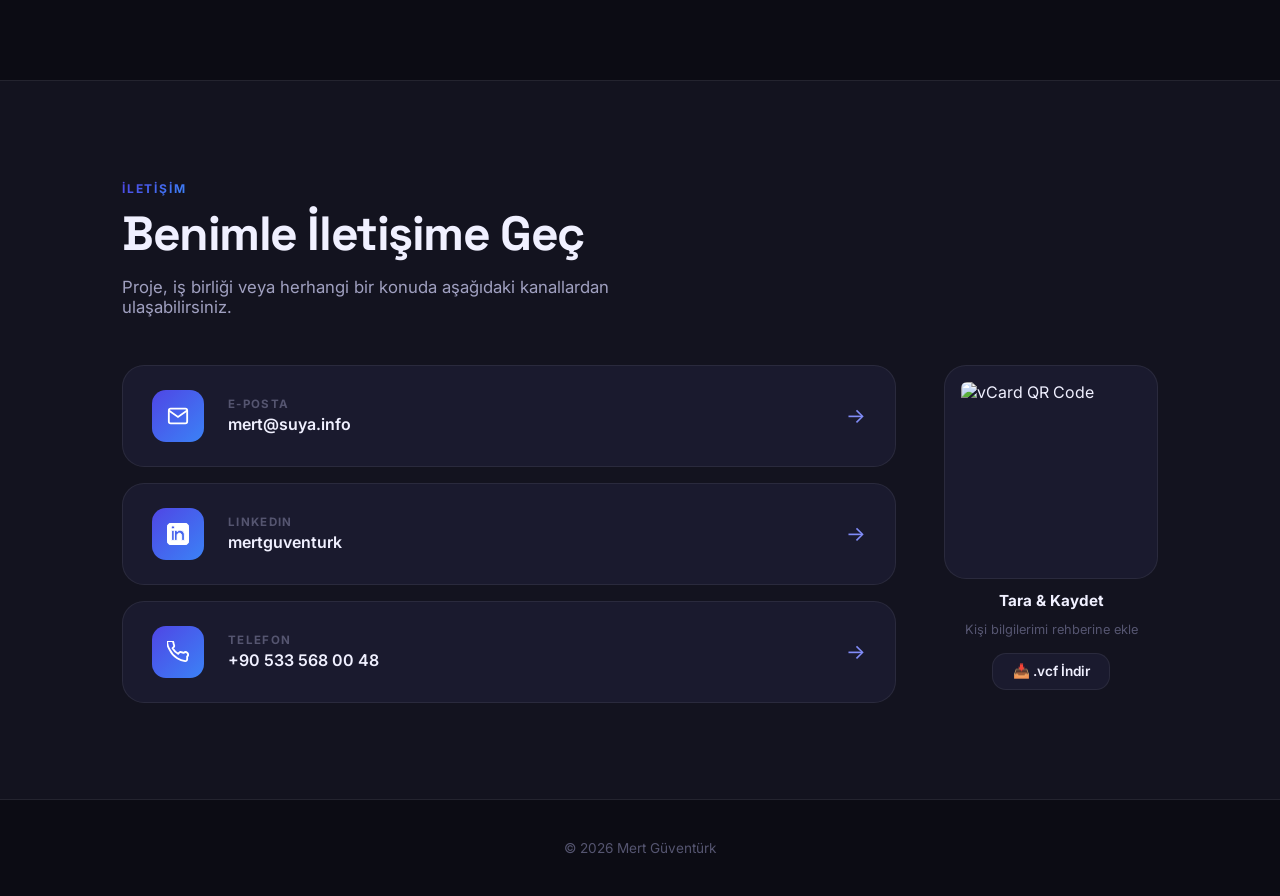
==== commit 29c87ca2: "fix izmir teknik logo sizing, object-fit contain" ====
--- a/index.html
+++ b/index.html
@@ -167,7 +167,7 @@
 
         <div class="expertise-card">
           <div class="expertise-card__icon expertise-card__icon--tech">
-            <img src="izmirteknik_logo.png" alt="İzmir Teknik" />
+            <img src="izmirteknik_logo.png" alt="İzmir Teknik" style="width:100%;height:100%;object-fit:contain;display:block;" />
           </div>
           <h3 class="expertise-card__title" data-tr="İzmir Teknik" data-en="İzmir Tech">İzmir Teknik</h3>
           <p class="expertise-card__text"
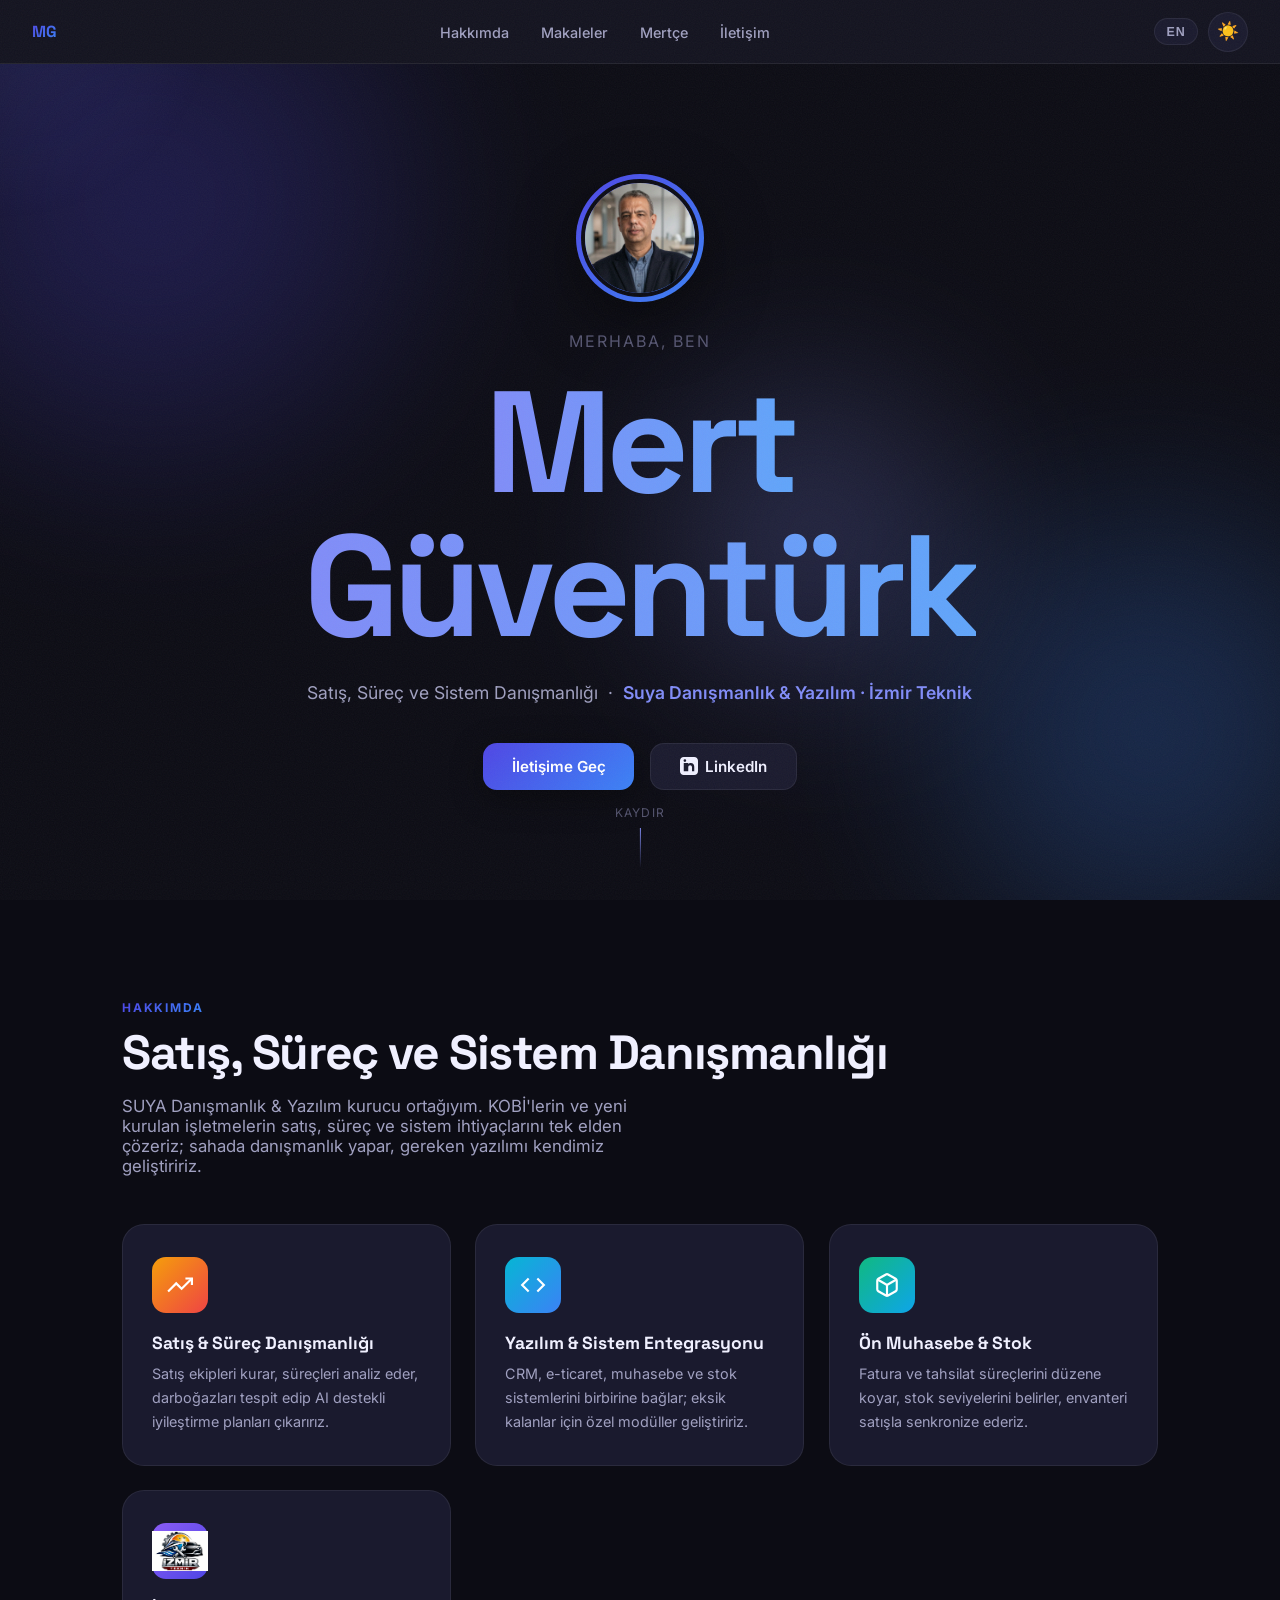
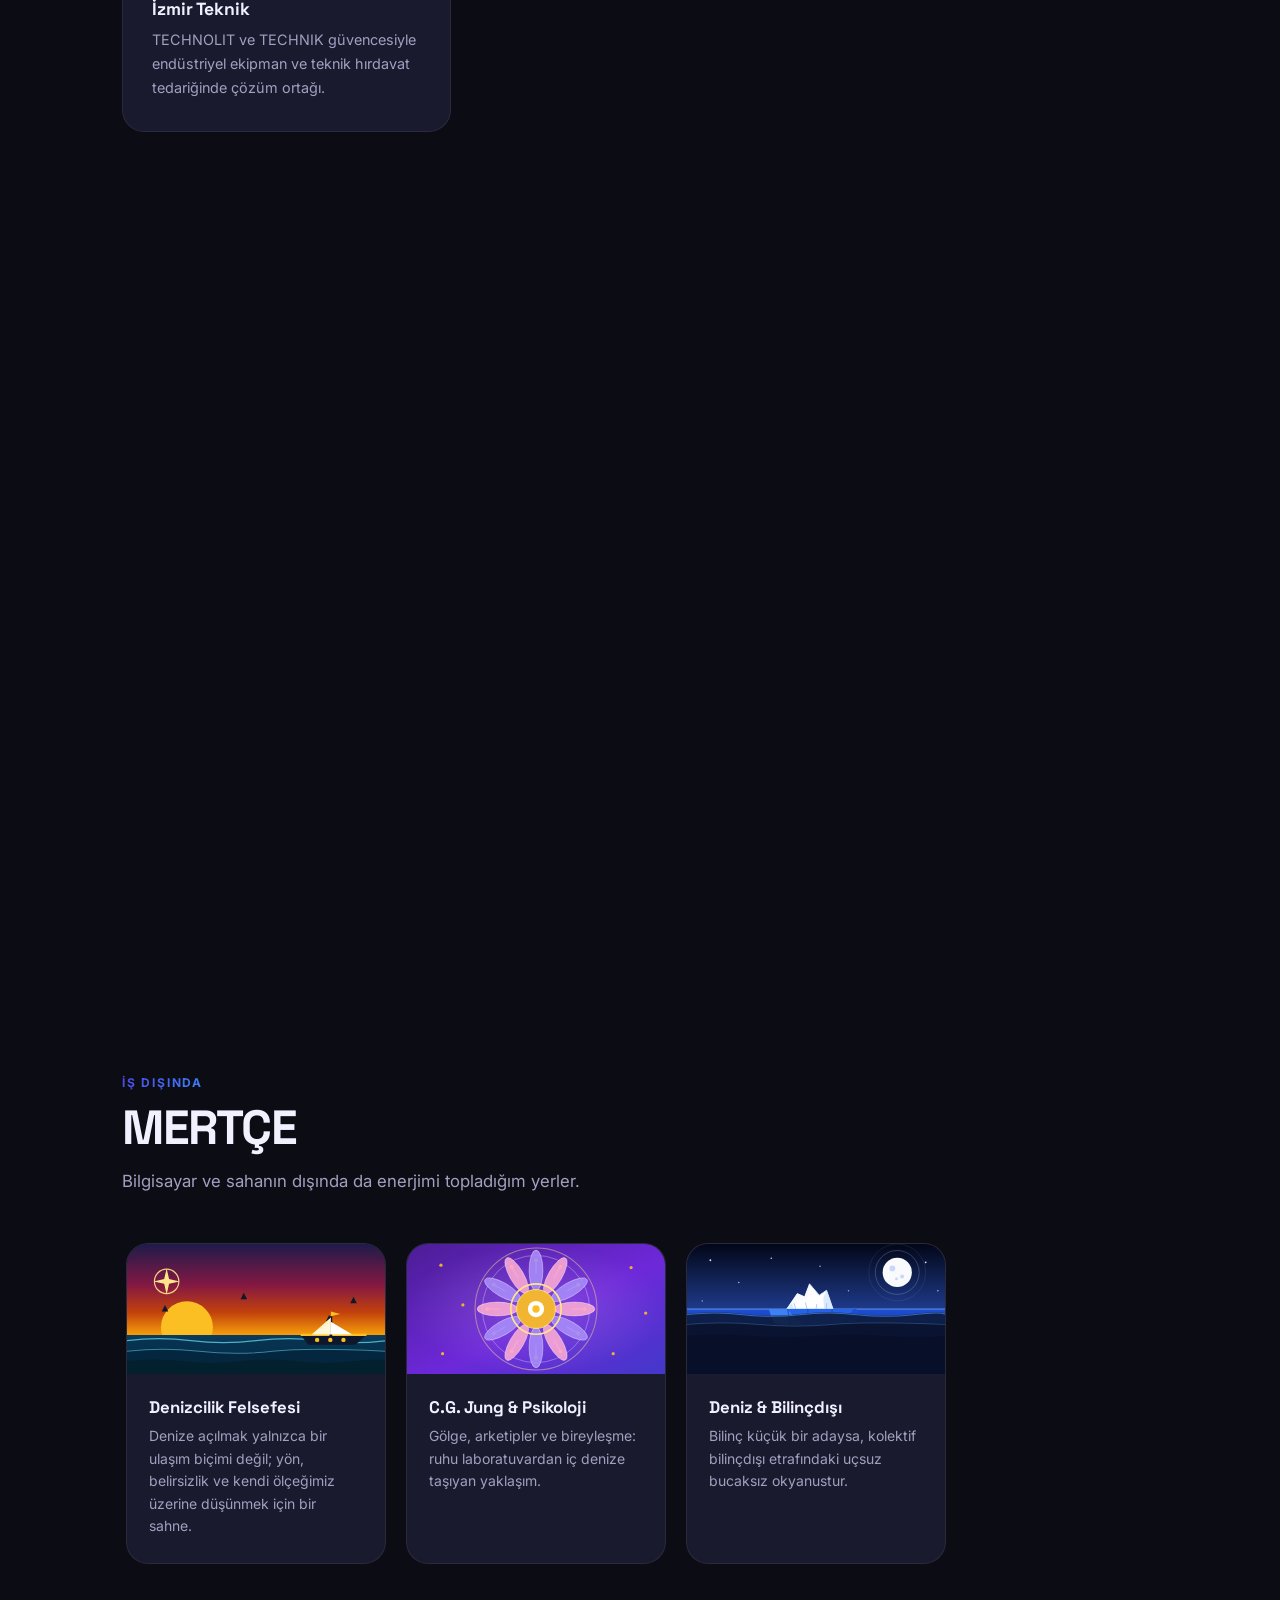
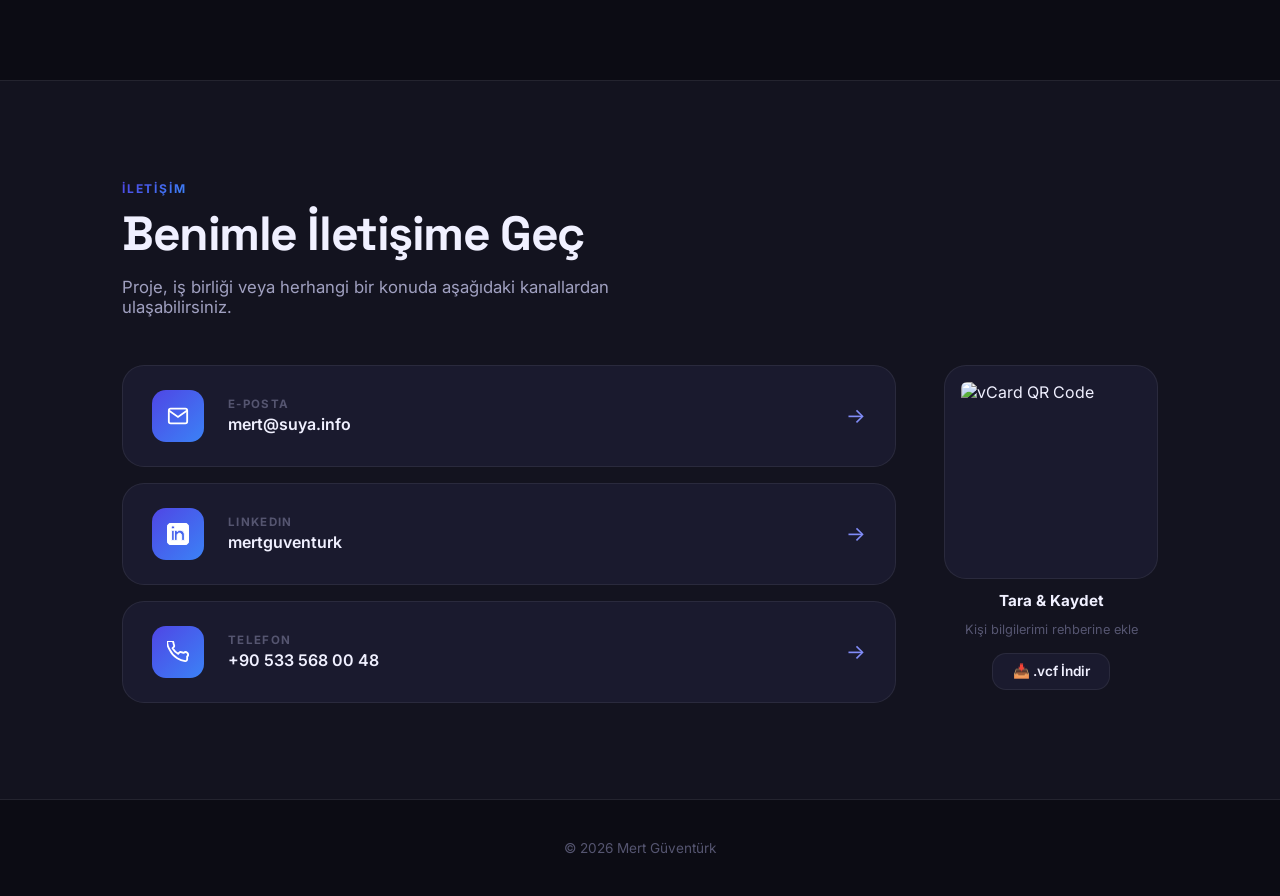
==== commit c8df7dc1: "revert hero portrait to MG.png" ====
--- a/index.html
+++ b/index.html
@@ -70,7 +70,7 @@
     </div>
     <div class="hero__content">
       <div class="hero__portrait">
-        <img src="mg_circle.png" alt="Mert Güventürk" width="132" height="132" />
+        <img src="MG.png" alt="Mert Güventürk" width="132" height="132" />
       </div>
       <p class="hero__pre" data-tr="Merhaba, ben" data-en="Hello, I'm">Merhaba, ben</p>
       <h1 class="hero__name">
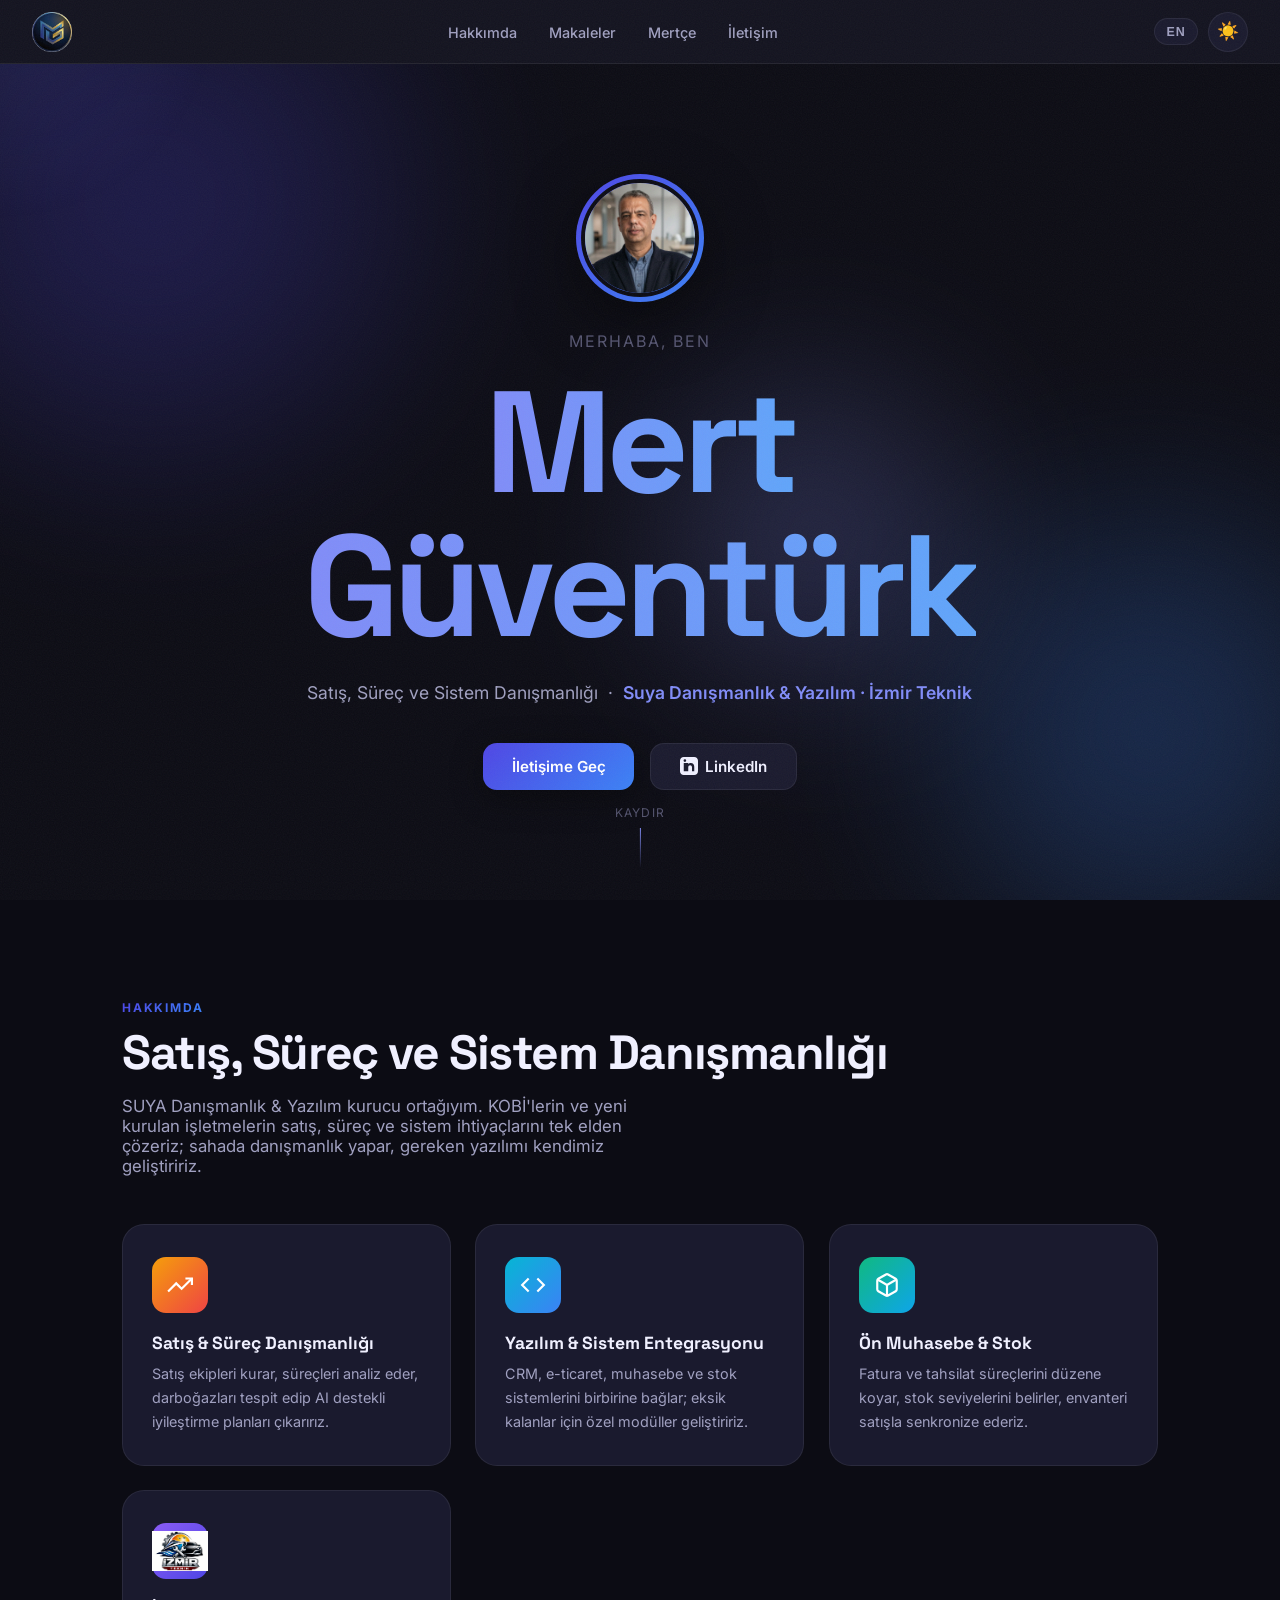
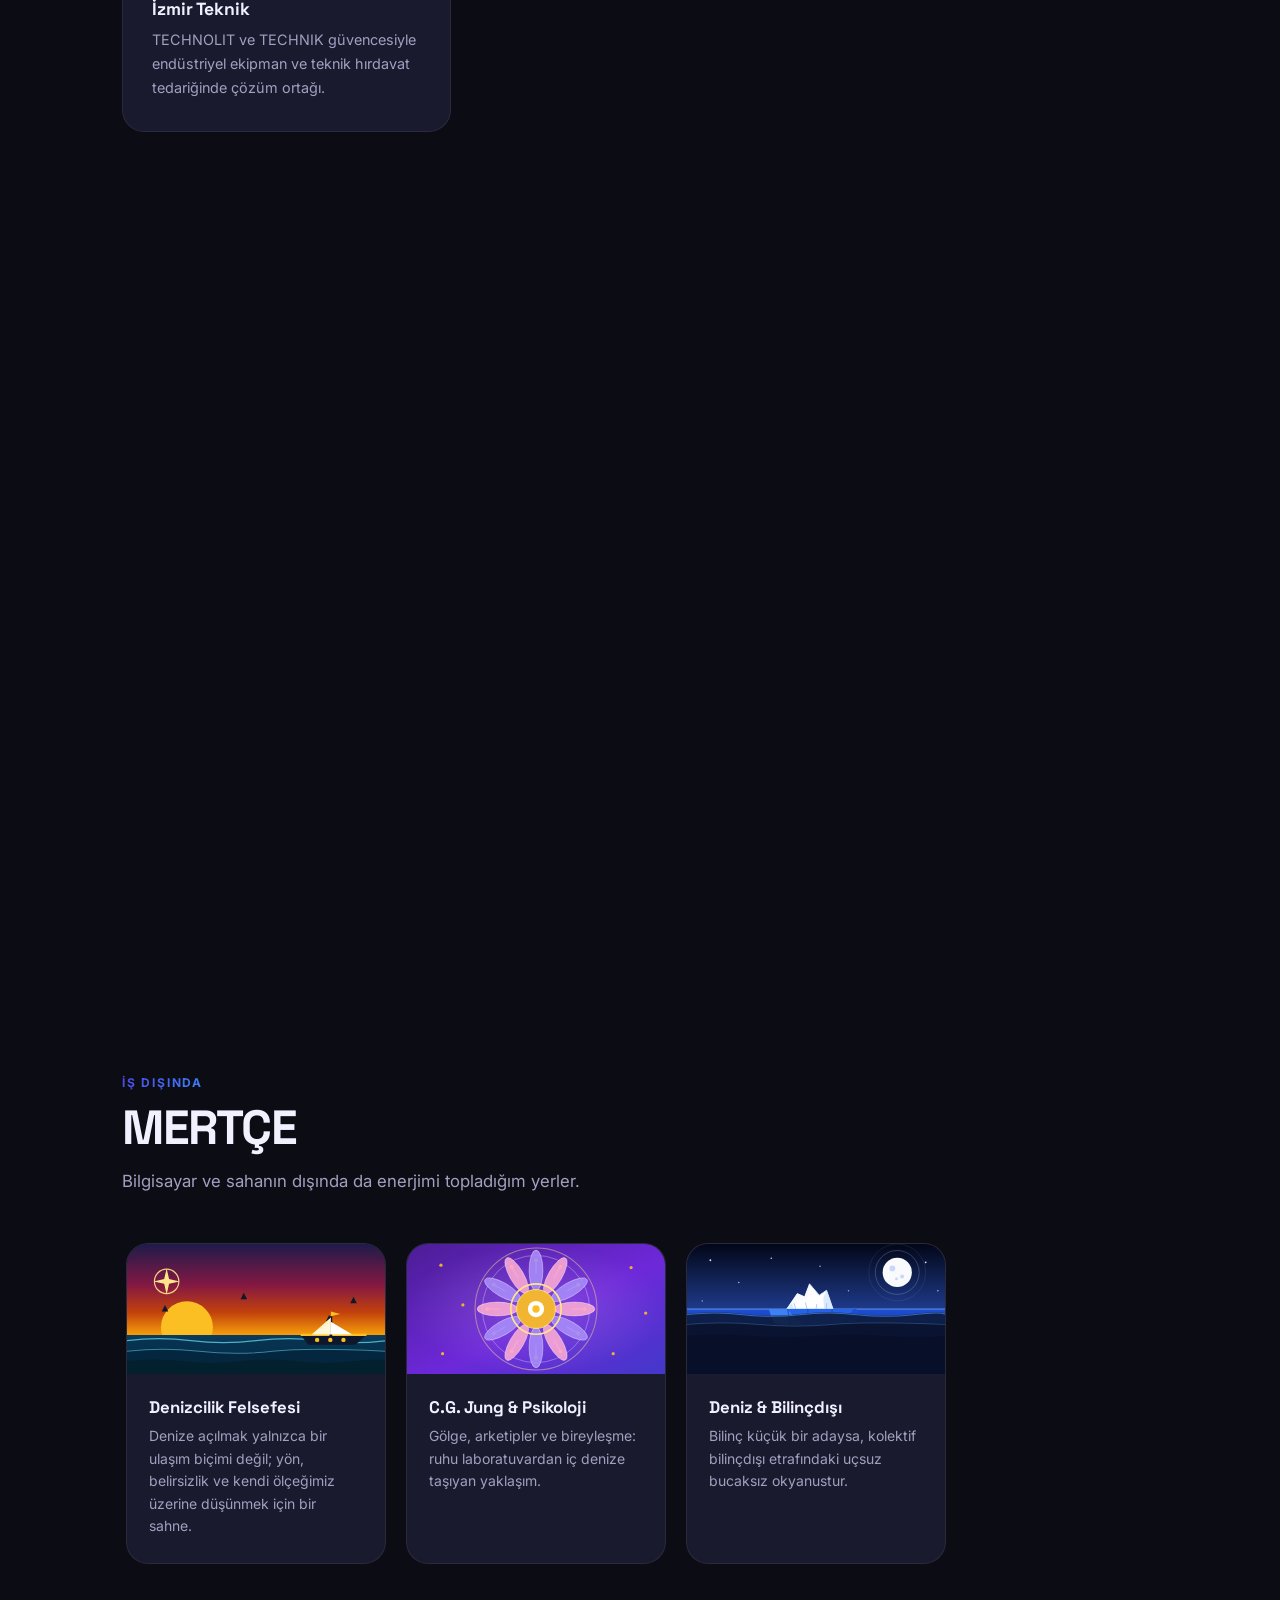
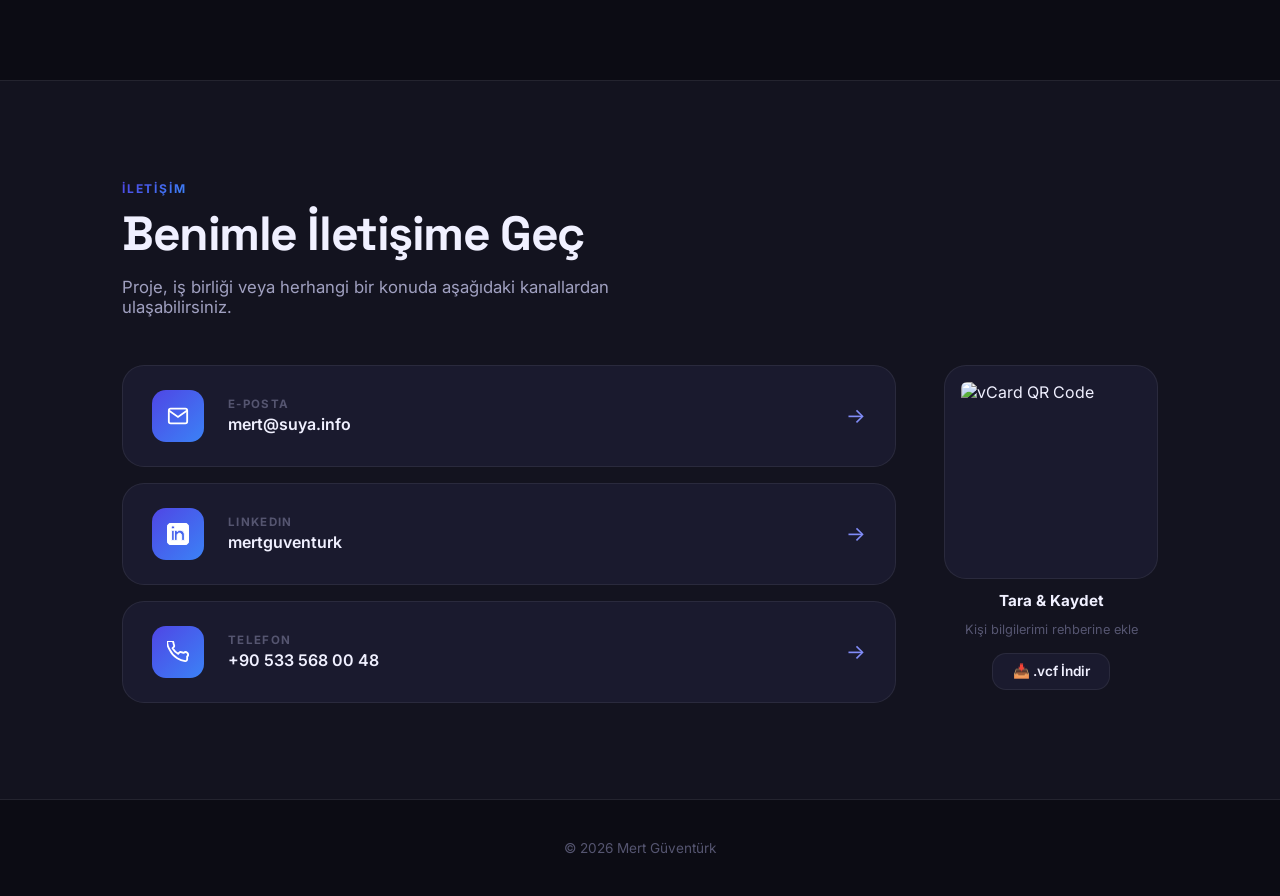
==== commit fb8d20ea: "Replace MG text logo with mg_circle.png in nav" ====
--- a/index.html
+++ b/index.html
@@ -43,7 +43,7 @@
 
   <!-- NAV -->
   <nav class="nav" id="nav">
-    <a class="nav__logo" href="#hero">MG</a>
+    <a class="nav__logo" href="#hero"><img src="mg_circle.png" alt="MG" class="nav__logo-img" /></a>
     <ul class="nav__links">
       <li><a href="#about"      data-tr="Hakkımda"    data-en="About">Hakkımda</a></li>
       <li><a href="#blog"       data-tr="Makaleler"   data-en="Articles">Makaleler</a></li>
--- a/style.css
+++ b/style.css
@@ -82,12 +82,13 @@
   transition: background var(--transition), border-color var(--transition);
 }
 .nav__logo {
-  font-size: 1rem;
-  font-weight: 800;
-  letter-spacing: -.02em;
-  background: var(--gradient);
-  -webkit-background-clip: text;
-  -webkit-text-fill-color: transparent;
+  display: flex;
+  align-items: center;
+}
+.nav__logo-img {
+  height: 40px;
+  width: auto;
+  display: block;
 }
 .nav__links {
   display: flex;
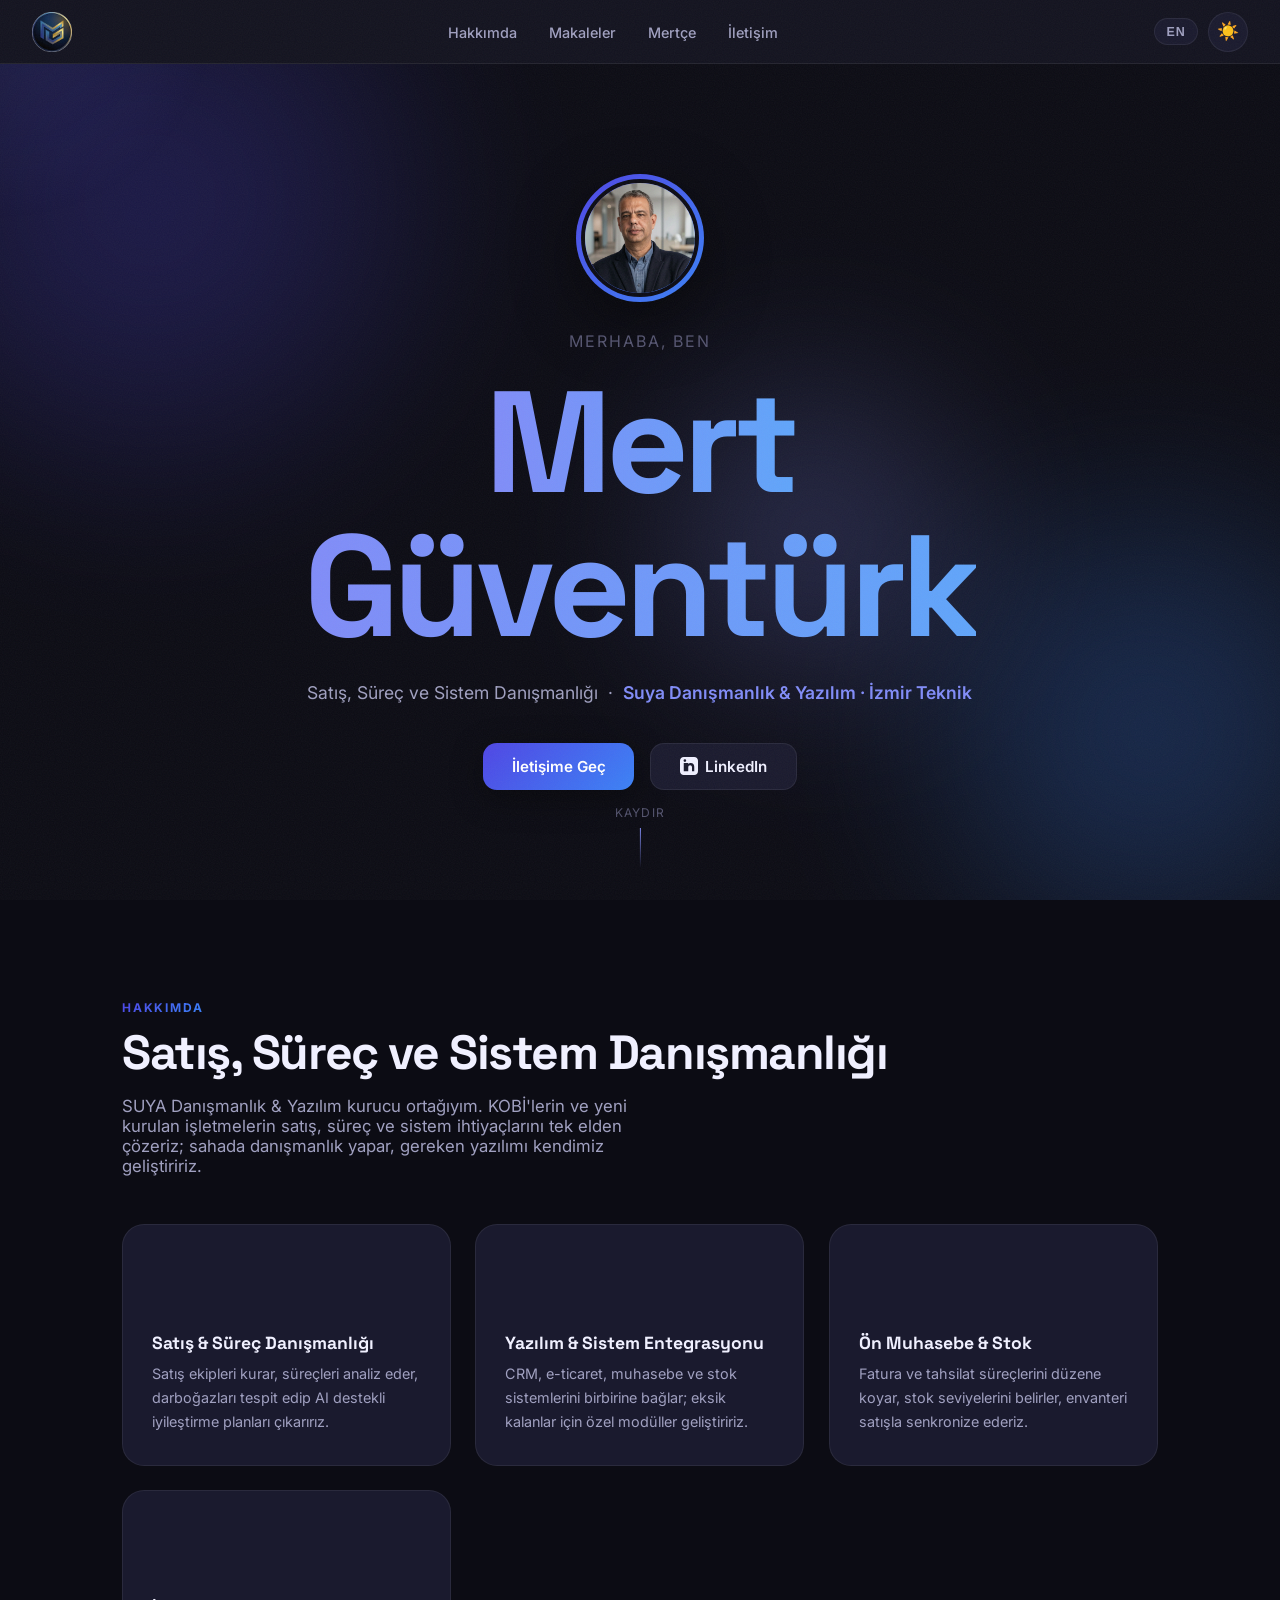
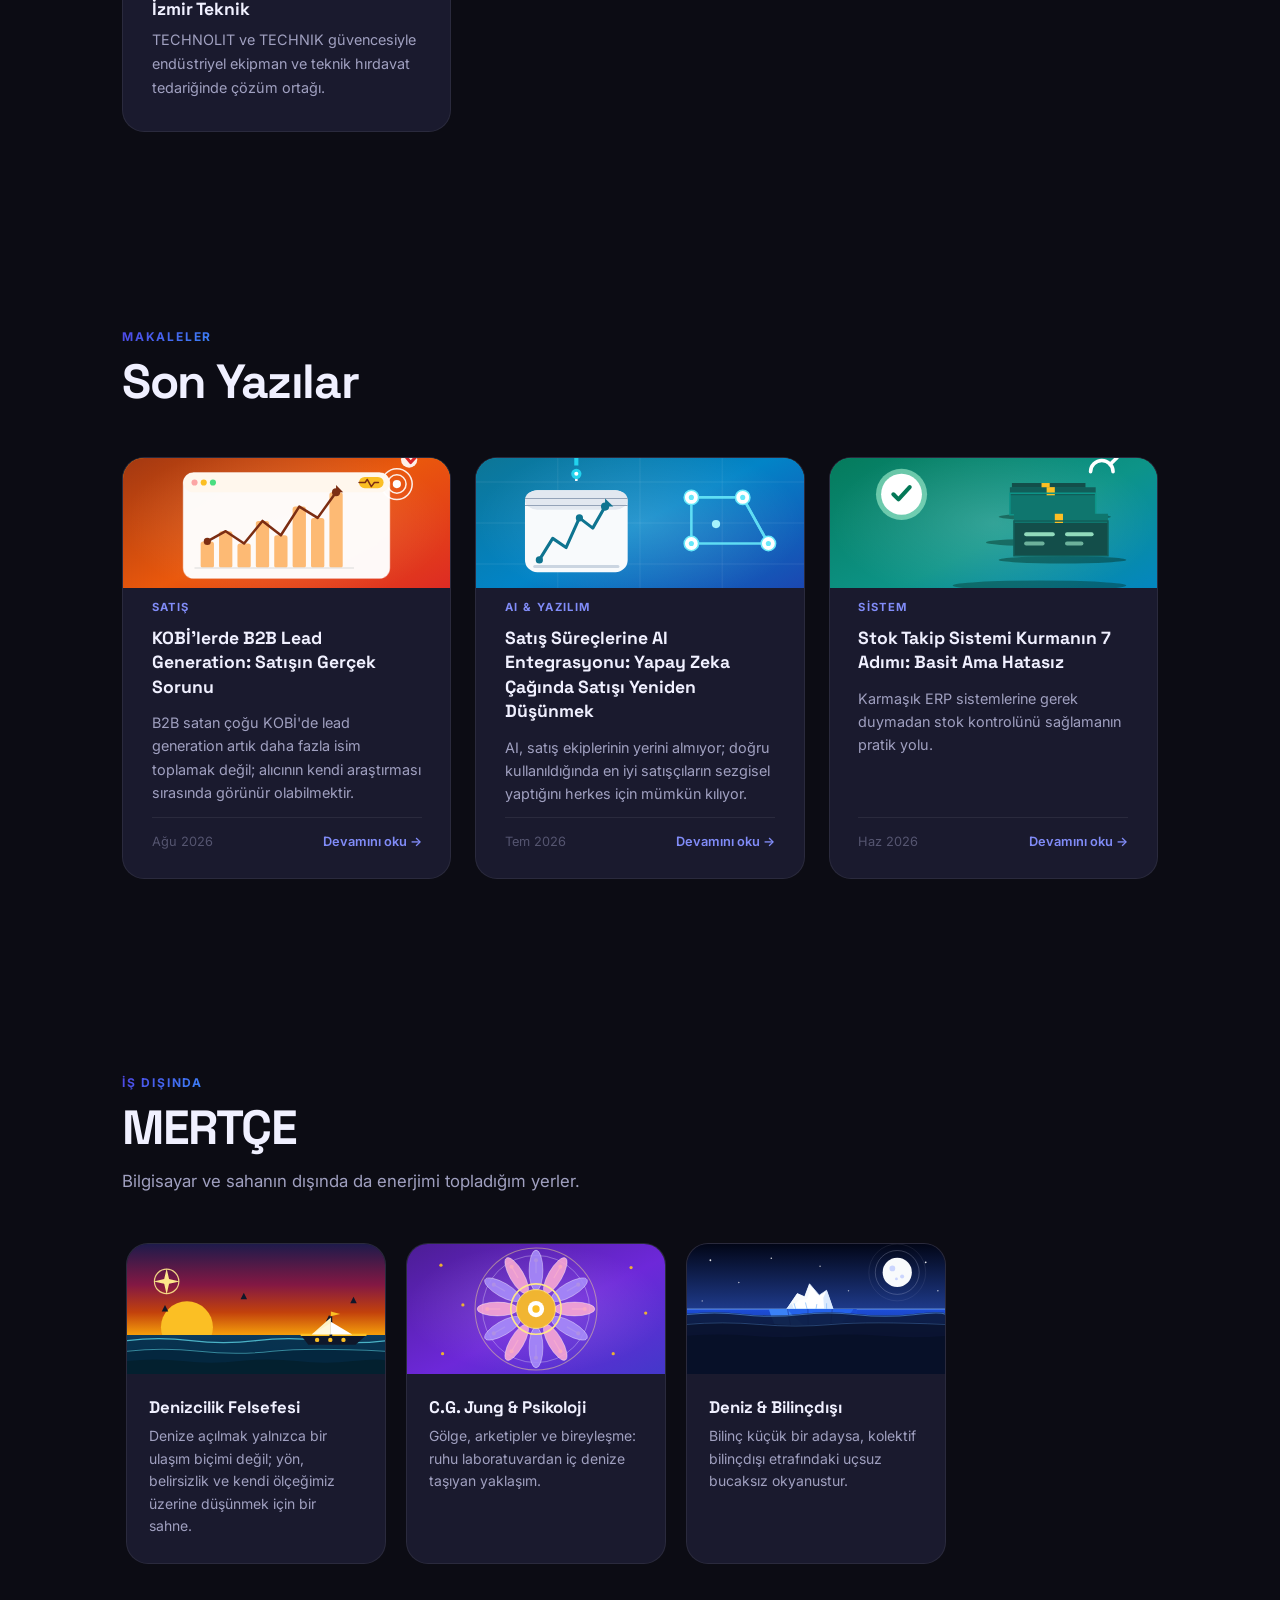
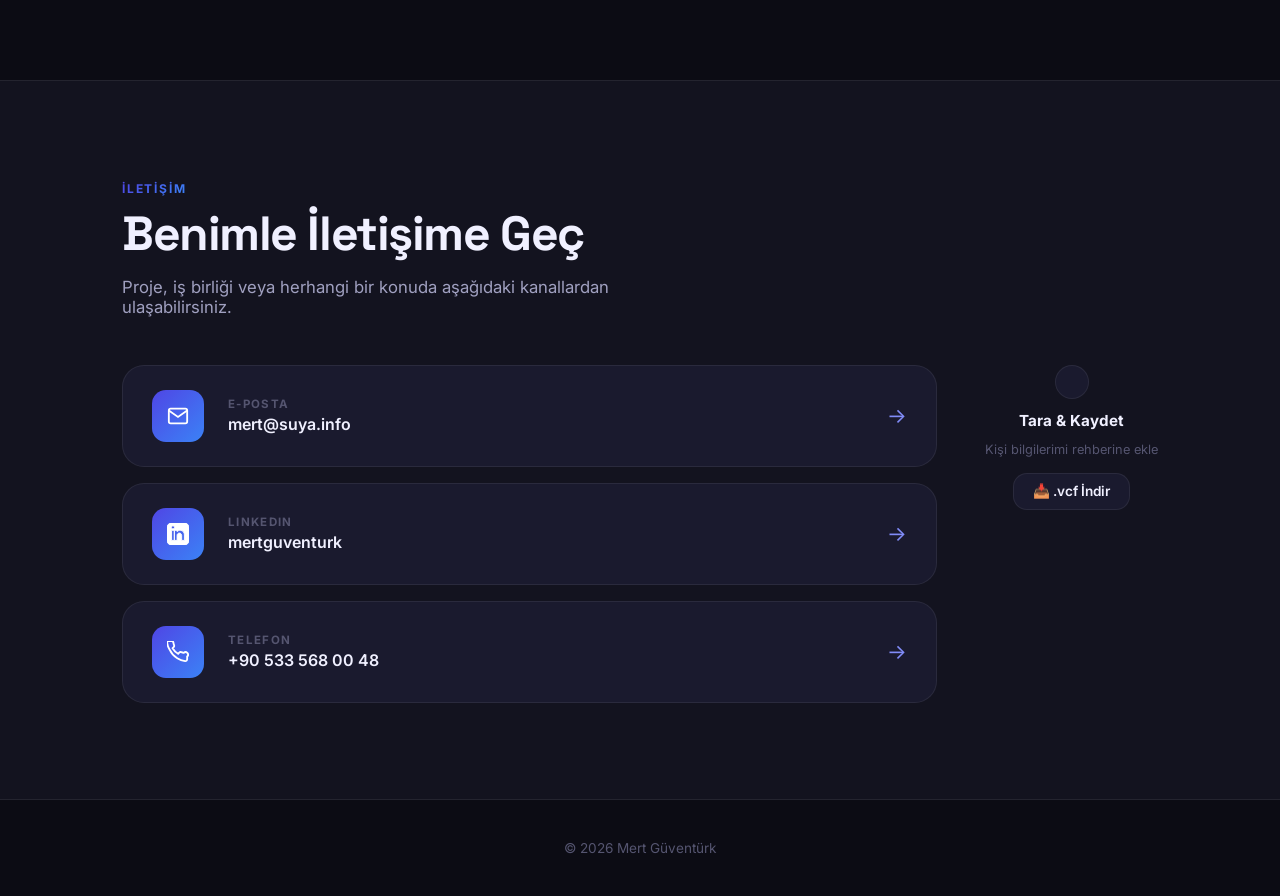
==== commit b0072f07: "High-priority improvements: add title, fix robots, optimize images, local QR" ====
--- a/index.html
+++ b/index.html
@@ -3,6 +3,7 @@
 <head>
 <meta charset="UTF-8" />
   <meta name="viewport" content="width=device-width, initial-scale=1.0" />
+  <title>Mert Güventürk - Satış & Process Danışmanı | Yazılım & Sistem Çözümleri</title>
   <meta name="description" content="Mert Güventürk, Satış ve Process Danışmanı | Yazılım & Sistem Entegrasyonu | Bookkeeping & Yönetim | İzmir'de danışmanlık ve teknoloji çözümleri">
   <link rel="canonical" href="https://mertg35.github.io" />
   <meta property="og:title" content="Mert Güventürk - Professionals">
@@ -16,7 +17,7 @@
   <meta name="twitter:description" content="Satış danışmanı & yazılım uzmanı">
   <meta name="twitter:image" content="https://mertg35.github.io/MG.png">
   <link rel="icon" type="image/svg+xml" href="favicon.svg" />
-  <link rel="apple-touch-icon" href="hero_section.png" />
+  <link rel="apple-touch-icon" href="apple-touch-icon.png" />
   <link rel="preconnect" href="https://fonts.googleapis.com" />
   <link rel="preconnect" href="https://fonts.gstatic.com" crossorigin />
 
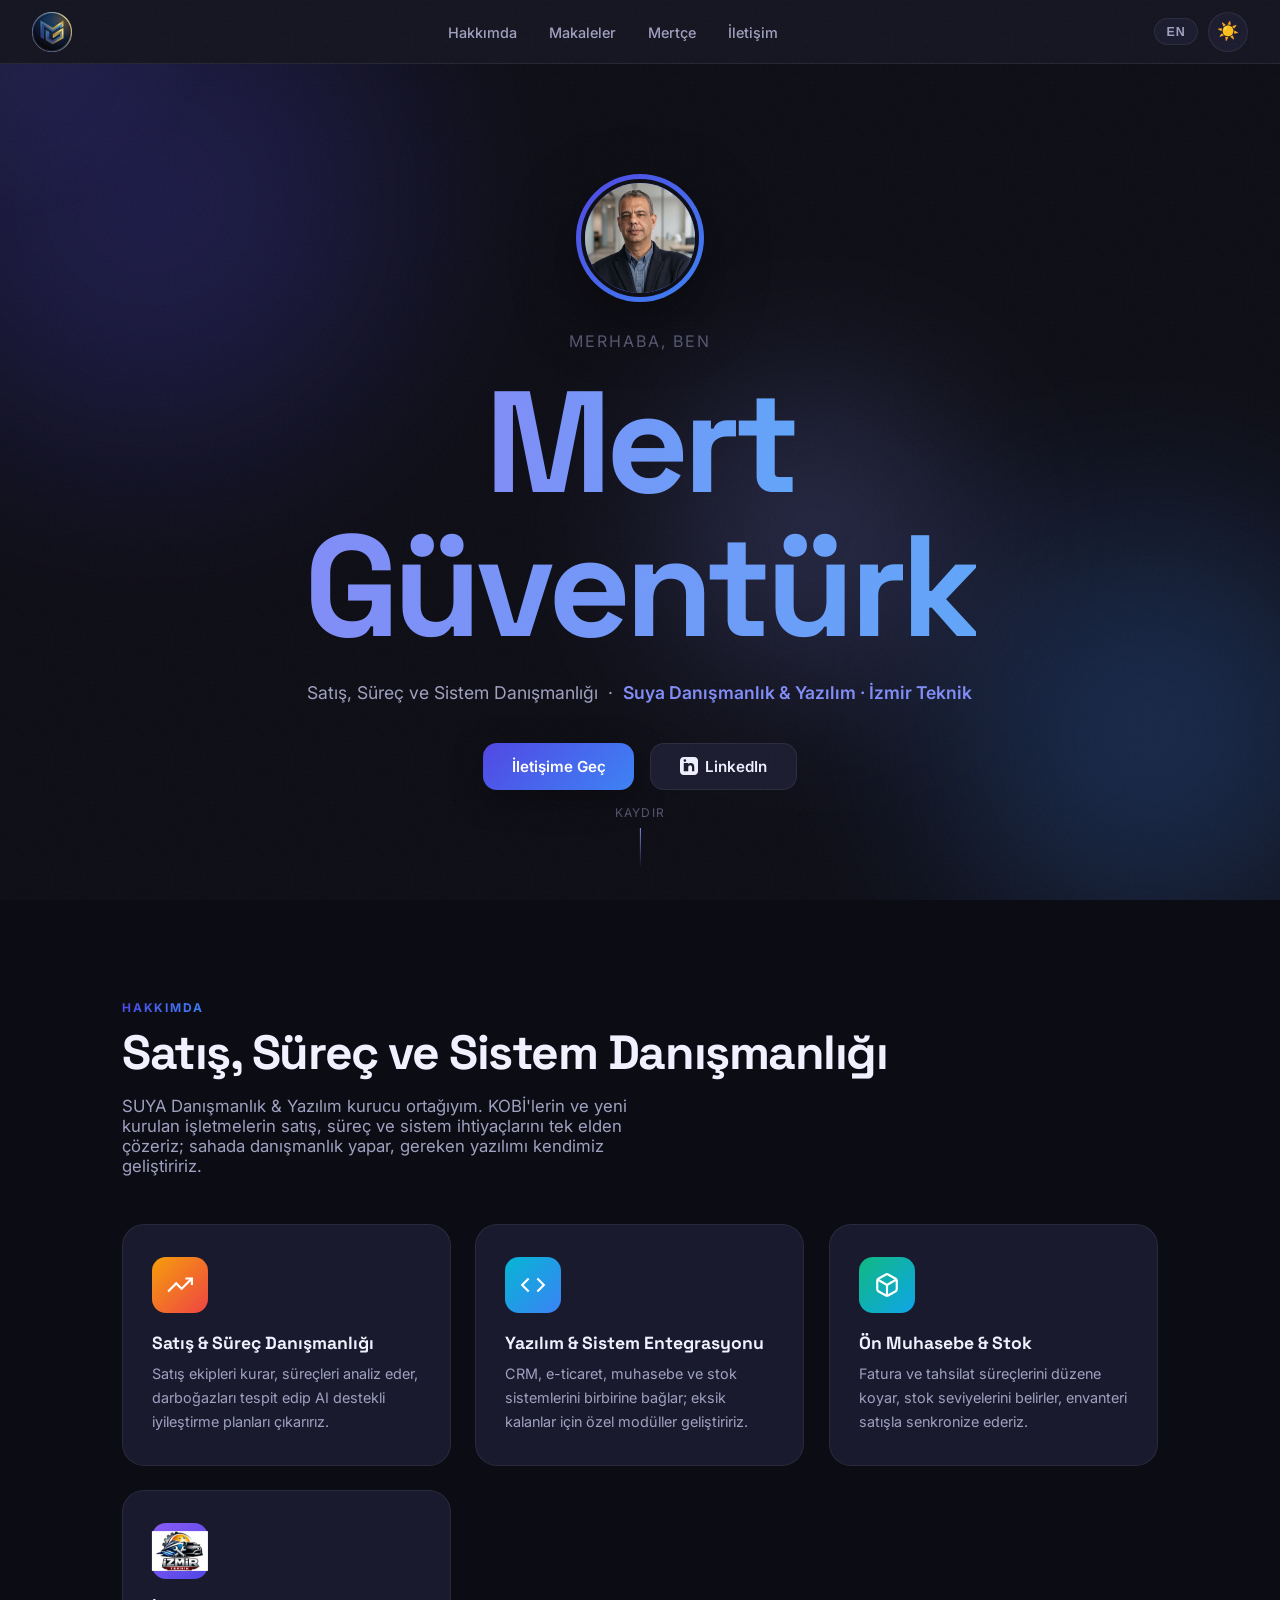
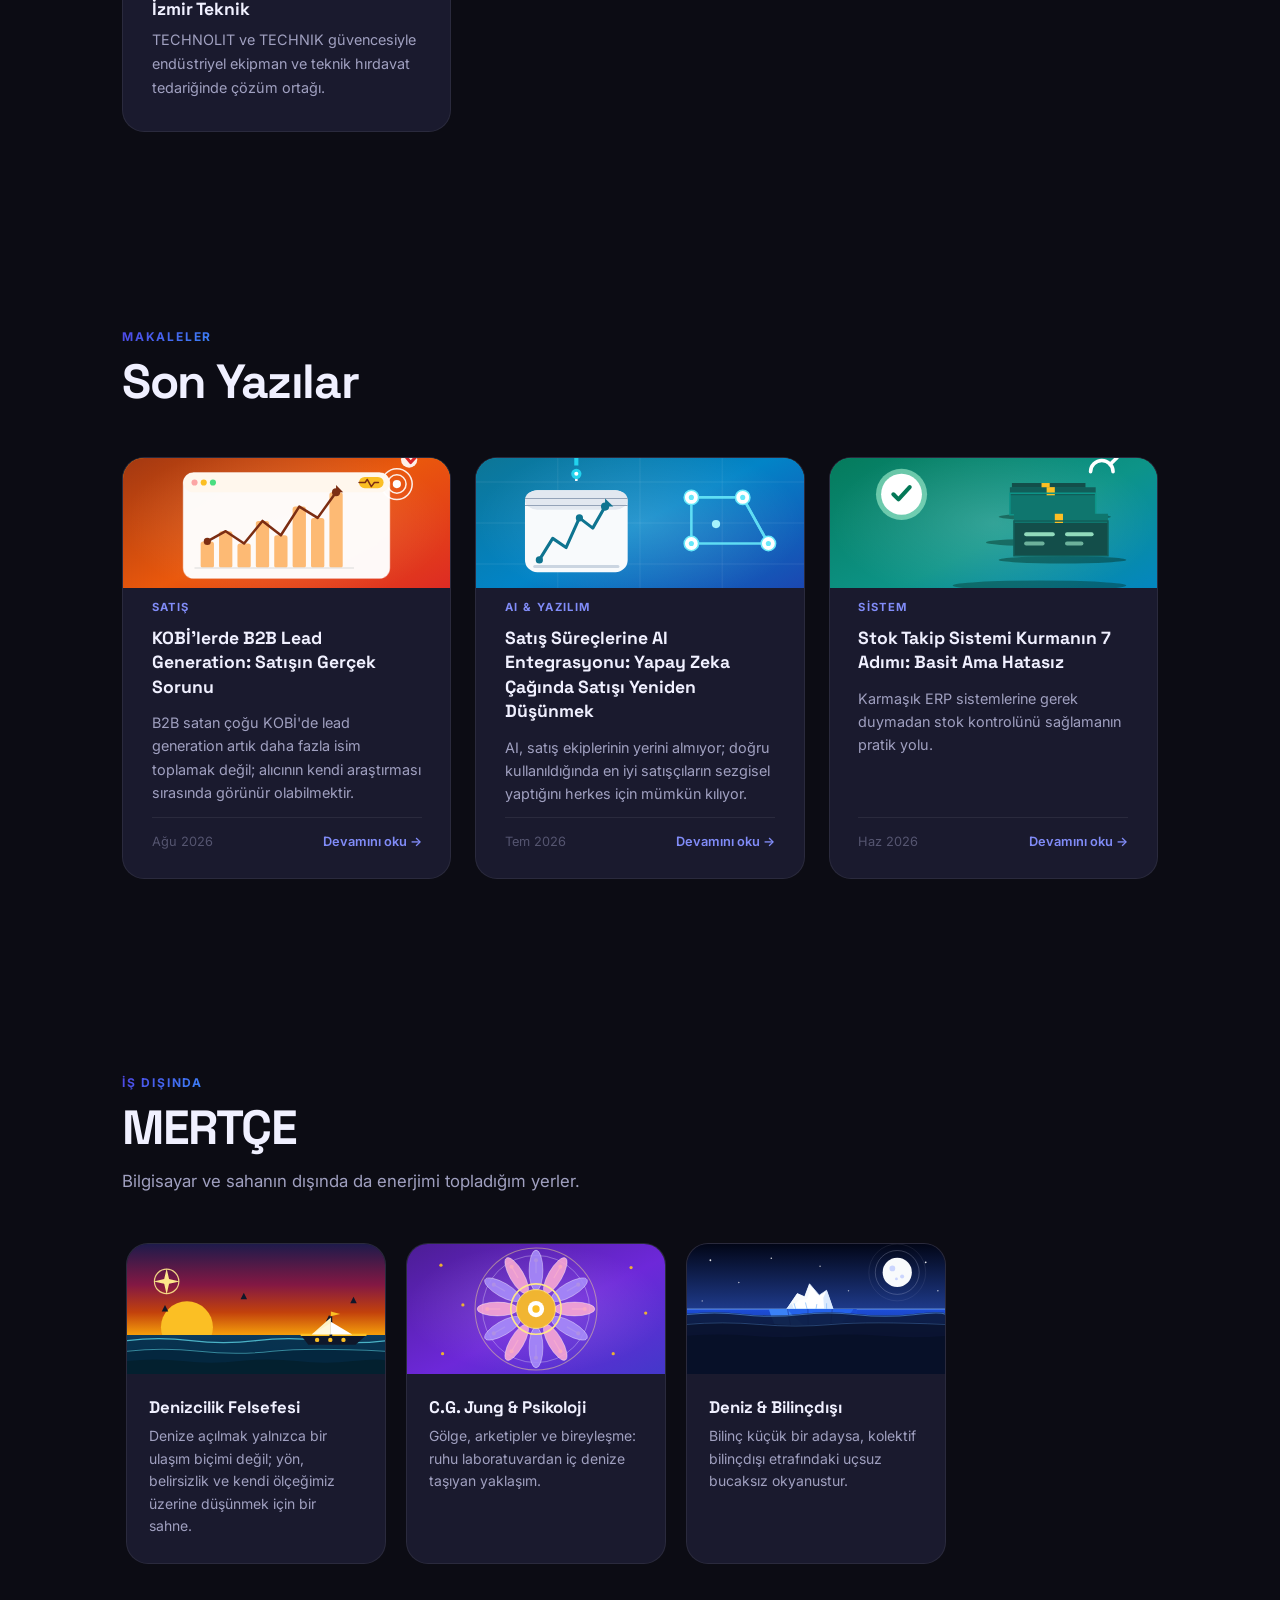
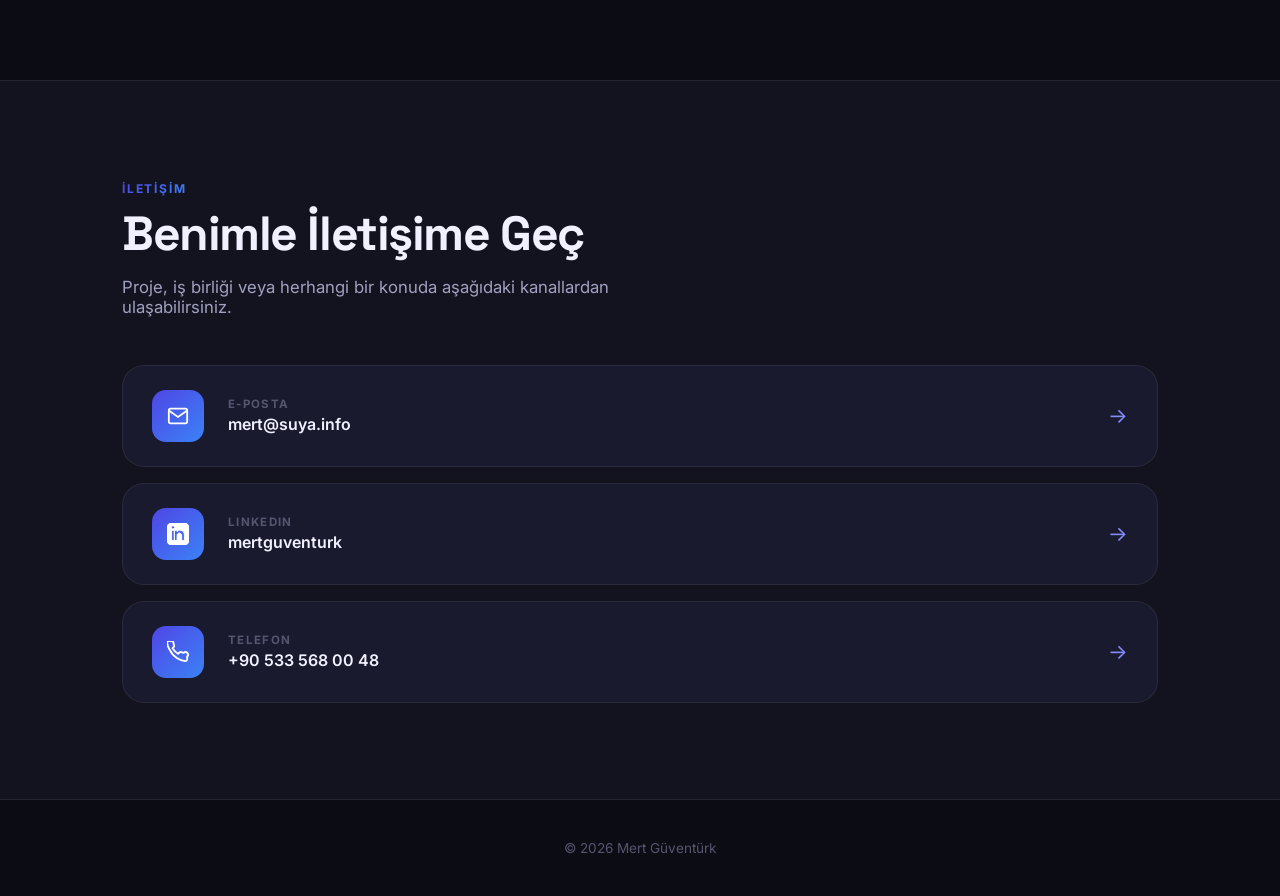
==== commit afbe6405: "Remove QR code and vCard (.vcf) download entirely" ====
--- a/index.html
+++ b/index.html
@@ -369,20 +369,6 @@
 
         </div>
 
-        <!-- QR Code panel -->
-        <div class="qr-panel">
-          <div class="qr-box">
-            <div id="qr-canvas"></div>
-          </div>
-          <p class="qr-label" data-tr="Tara &amp; Kaydet" data-en="Scan &amp; Save">Tara &amp; Kaydet</p>
-          <p class="qr-sub"
-             data-tr="Kişi bilgilerimi rehberine ekle"
-             data-en="Add my contact to your phone">Kişi bilgilerimi rehberine ekle</p>
-          <a class="btn btn--ghost qr-download" id="vcf-download" href="#"
-             data-tr="📥 .vcf İndir" data-en="📥 Download .vcf"
-             download="Mert_Guvenkturk.vcf">📥 .vcf İndir</a>
-        </div>
-
       </div>
     </div>
   </section>
@@ -397,7 +383,6 @@
   <div class="cursor-glow" id="cursorGlow" aria-hidden="true"></div>
   <div class="noise" aria-hidden="true"></div>
 
-  <script src="qrcode.min.js"></script>
   <script src="script.js"></script>
 </body>
 </html>
--- a/style.css
+++ b/style.css
@@ -669,48 +669,6 @@
 }
 .contact-card:hover .contact-card__arrow {
   transform: translateX(4px);
-}
-
-/* QR Panel */
-.qr-panel {
-  display: flex;
-  flex-direction: column;
-  align-items: center;
-  gap: .75rem;
-  flex: 0 0 auto;
-}
-.qr-box {
-  padding: 1rem;
-  background: var(--bg-card);
-  border: 1px solid var(--border);
-  border-radius: var(--radius-lg);
-  display: flex;
-  align-items: center;
-  justify-content: center;
-  transition: border-color var(--transition), box-shadow var(--transition);
-}
-.qr-box:hover {
-  border-color: var(--indigo-light);
-  box-shadow: var(--shadow);
-}
-.qr-box img, .qr-box canvas {
-  display: block;
-  border-radius: 6px;
-}
-.qr-label {
-  font-size: .95rem;
-  font-weight: 700;
-  color: var(--text-primary);
-}
-.qr-sub {
-  font-size: .8rem;
-  color: var(--text-muted);
-  text-align: center;
-}
-.qr-download {
-  margin-top: .25rem;
-  font-size: .85rem;
-  padding: .6rem 1.2rem;
 }
 
 /* ===========================
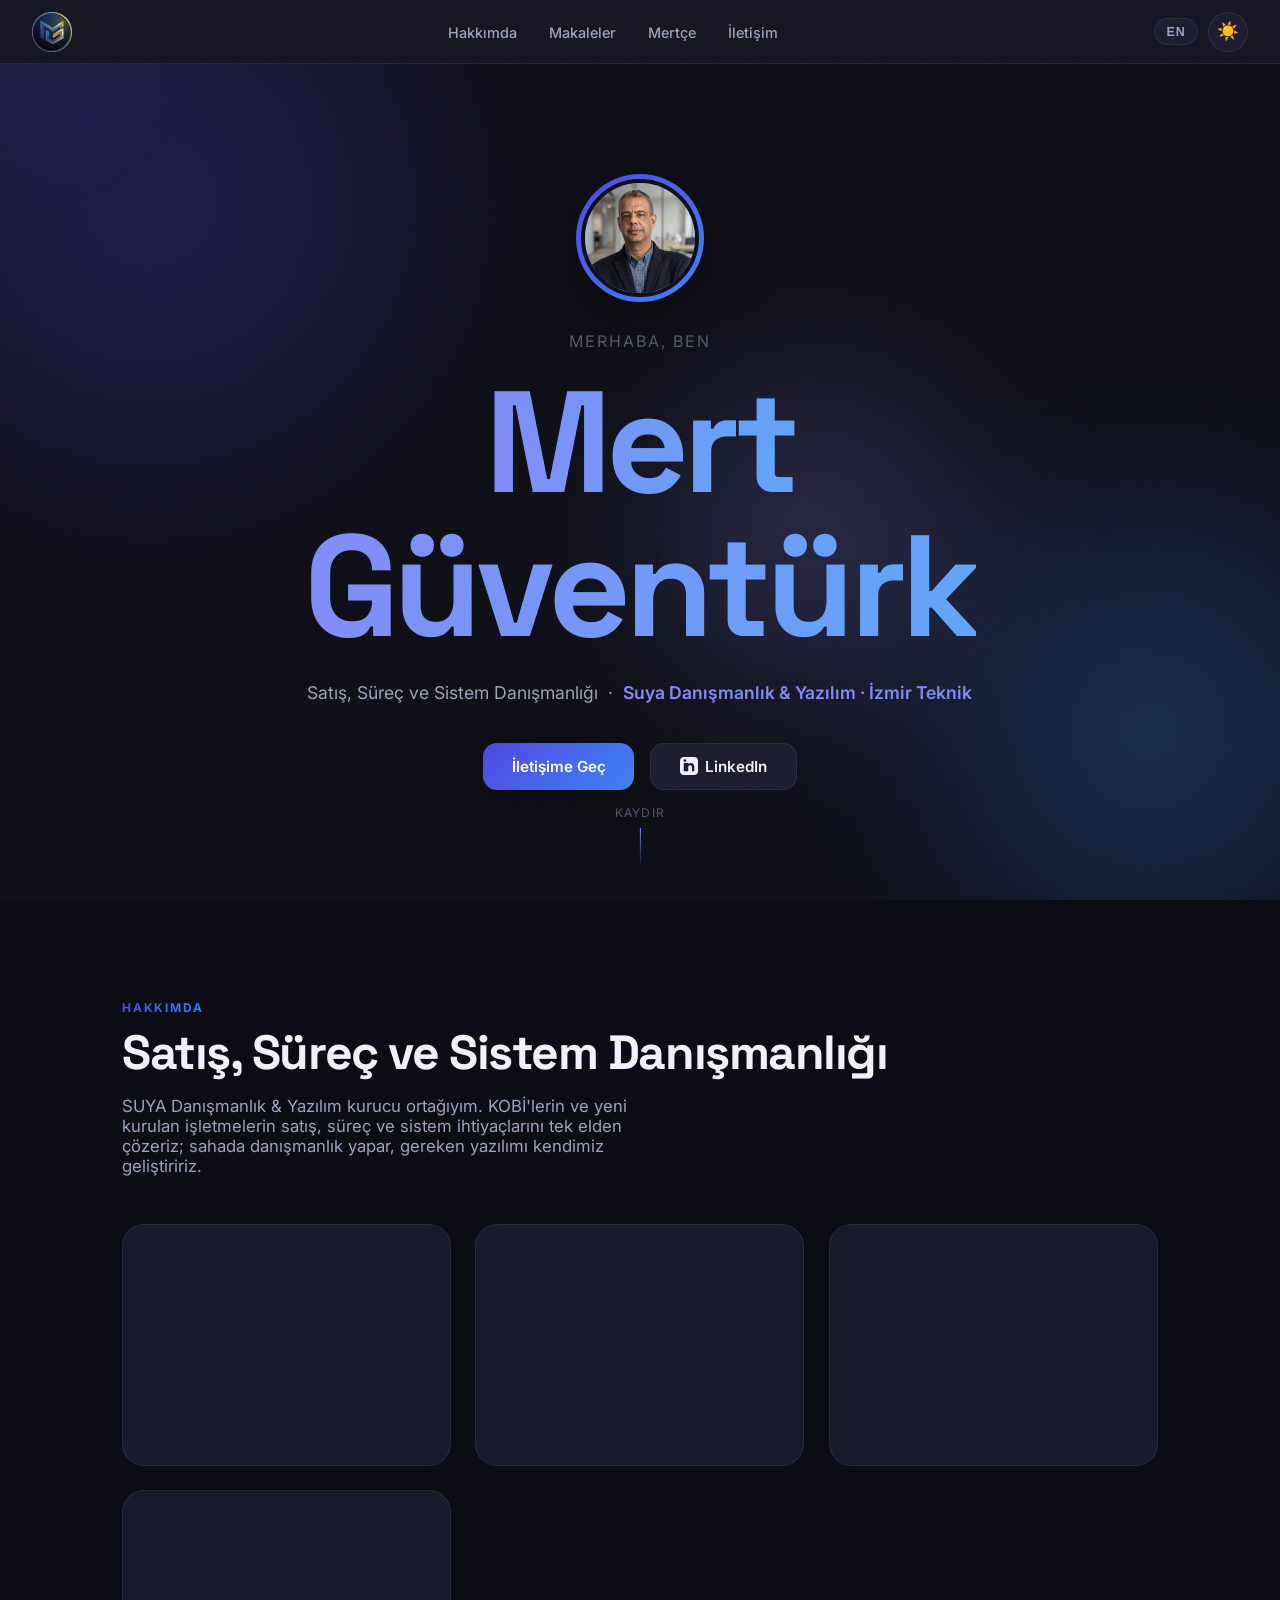
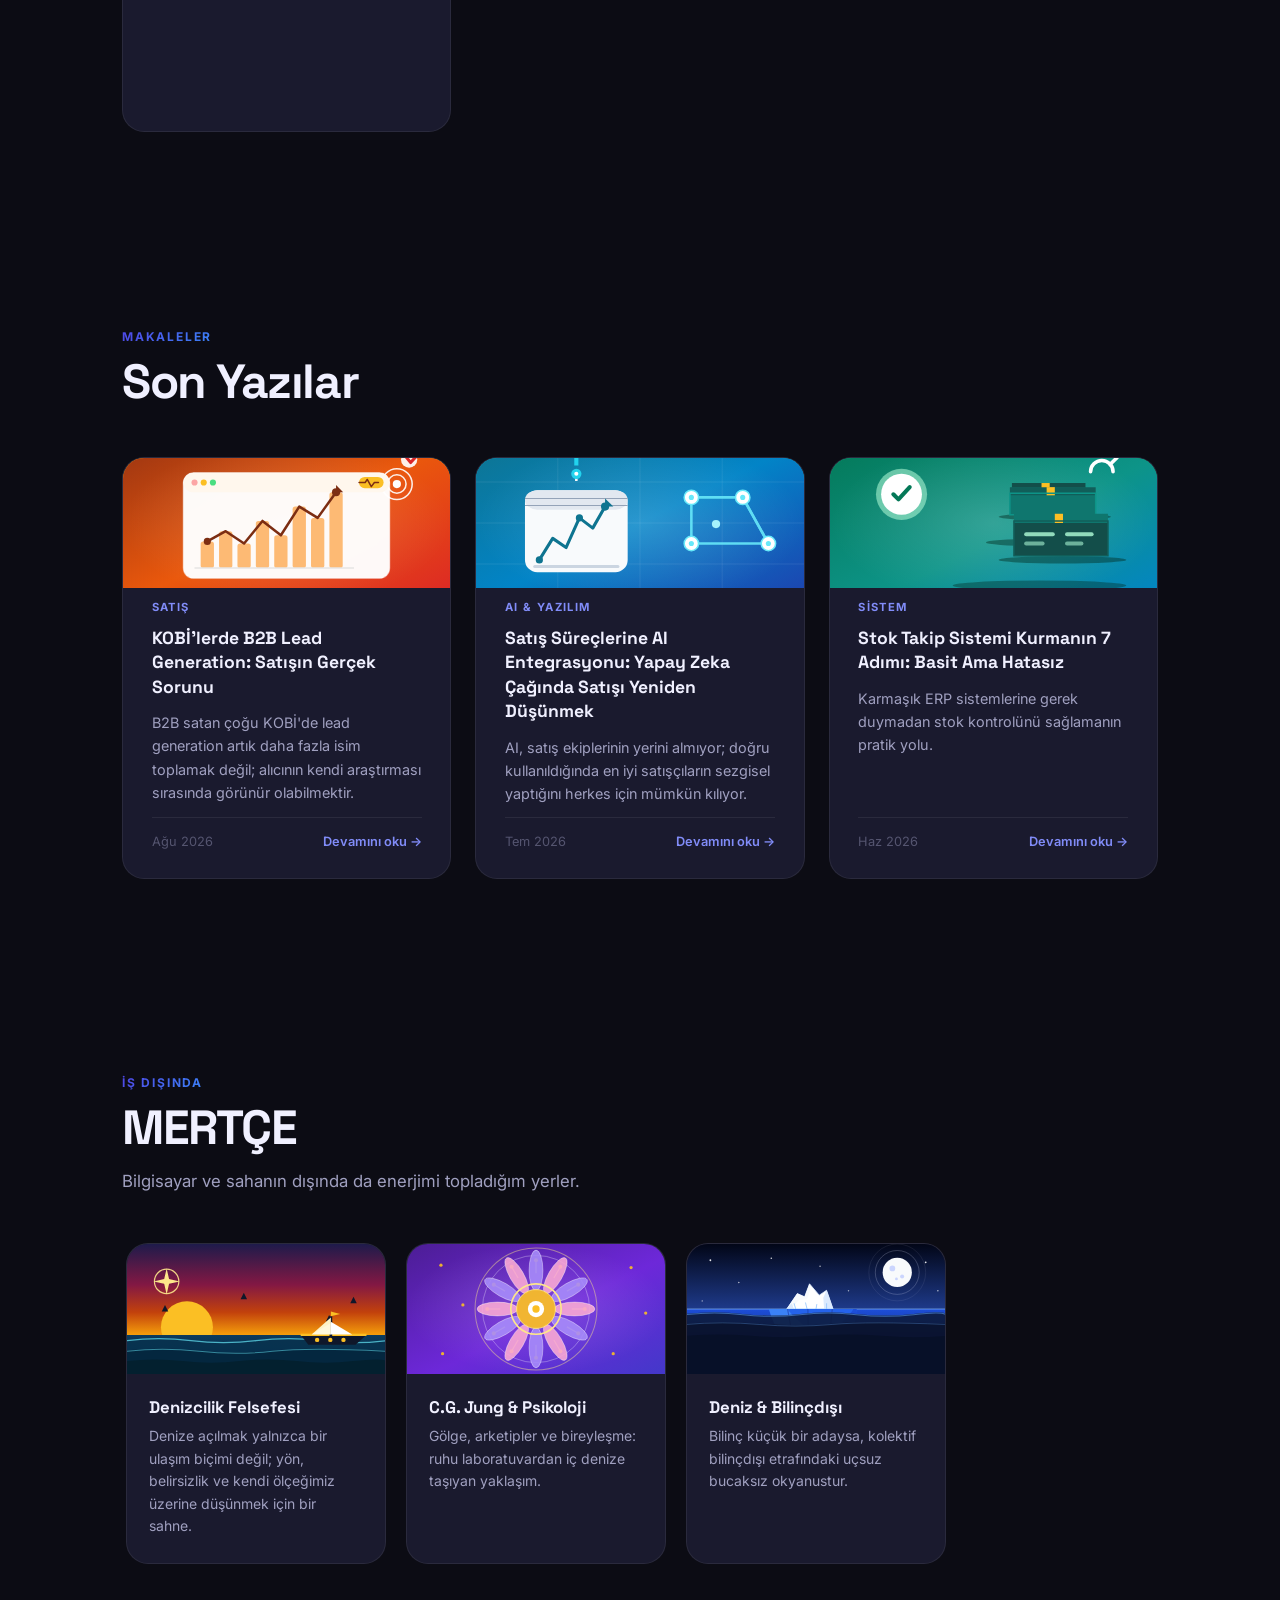
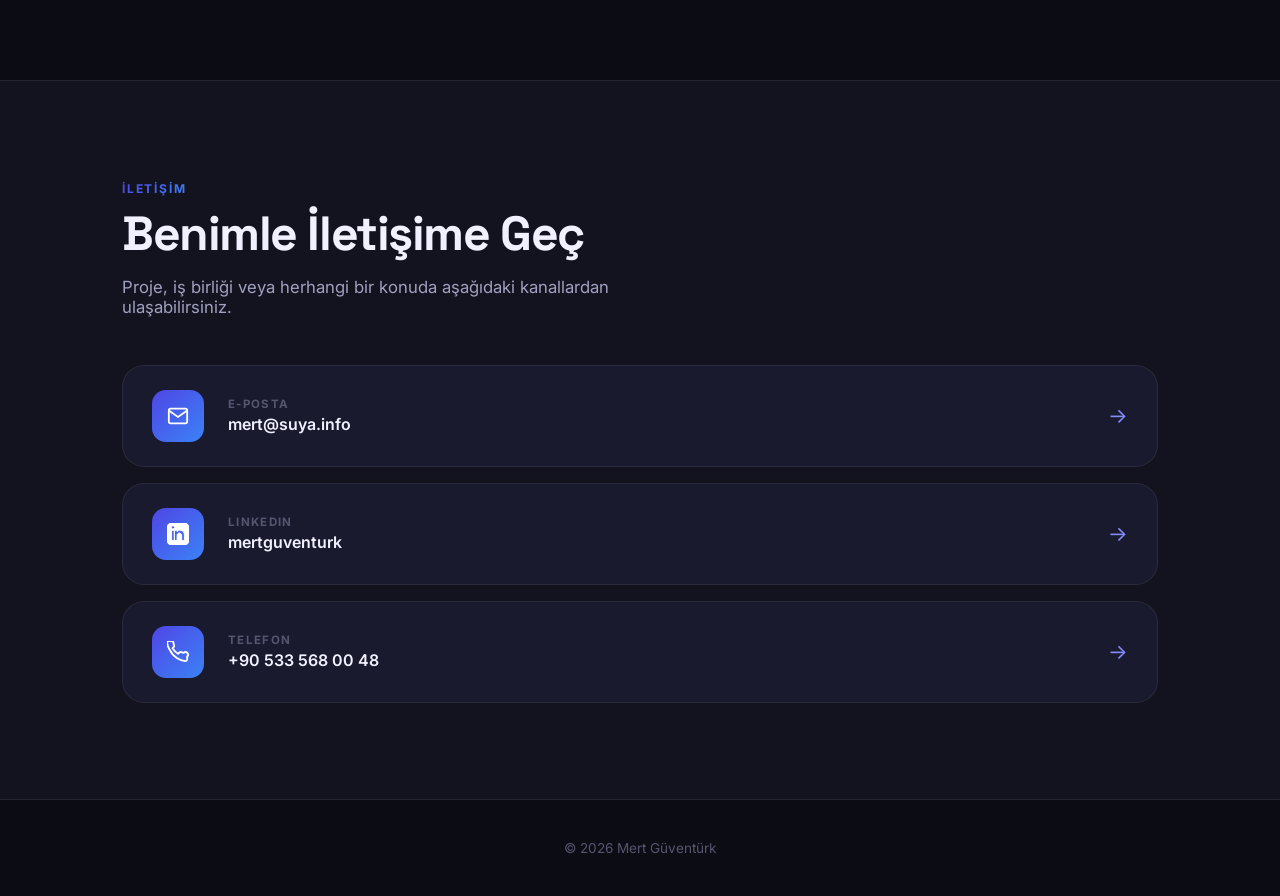
==== commit ff4a91f6: "Add favicon.ico with multiple sizes for browser tab logo compatibility" ====
--- a/index.html
+++ b/index.html
@@ -16,6 +16,8 @@
   <meta name="twitter:title" content="Mert Güventürk">
   <meta name="twitter:description" content="Satış danışmanı & yazılım uzmanı">
   <meta name="twitter:image" content="https://mertg35.github.io/MG.png">
+  <link rel="icon" type="image/x-icon" href="favicon.ico" />
+  <link rel="icon" type="image/png" sizes="32x32" href="mg_circle.png" />
   <link rel="icon" type="image/svg+xml" href="favicon.svg" />
   <link rel="apple-touch-icon" href="apple-touch-icon.png" />
   <link rel="preconnect" href="https://fonts.googleapis.com" />
